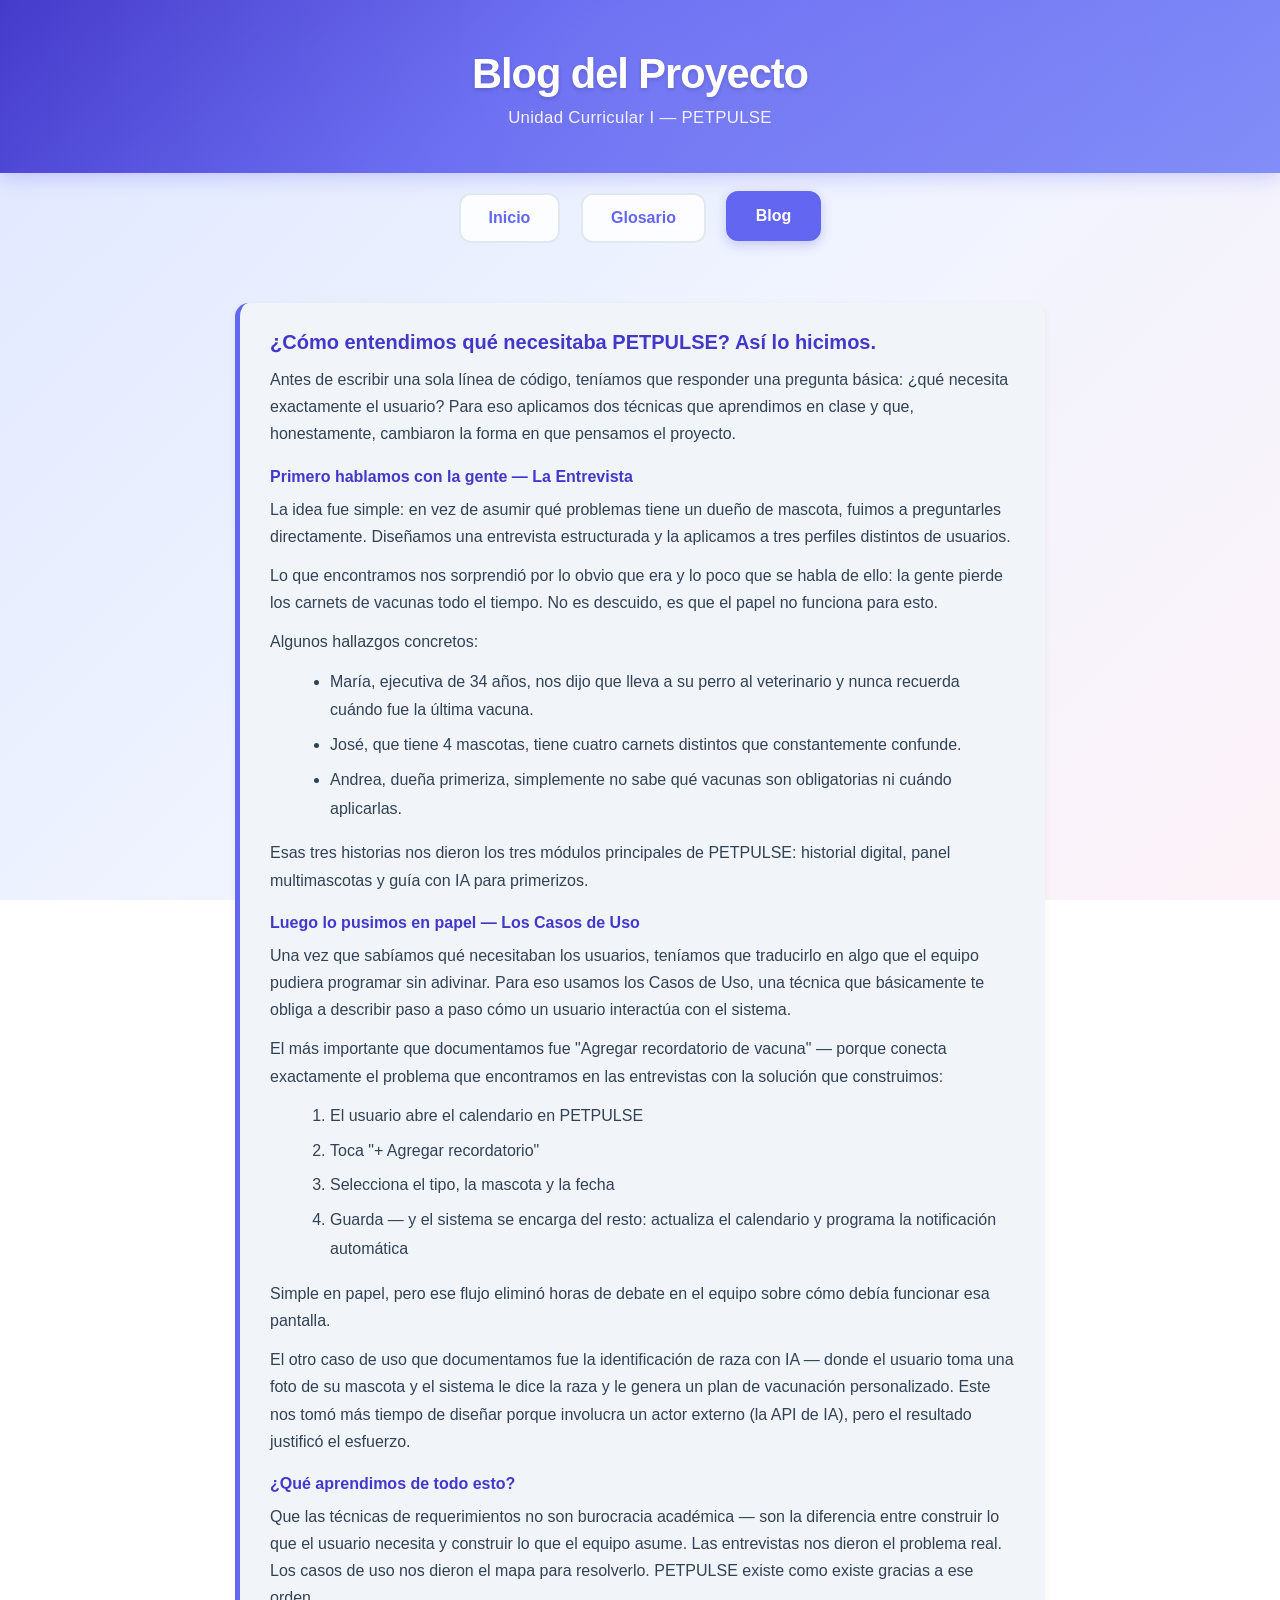
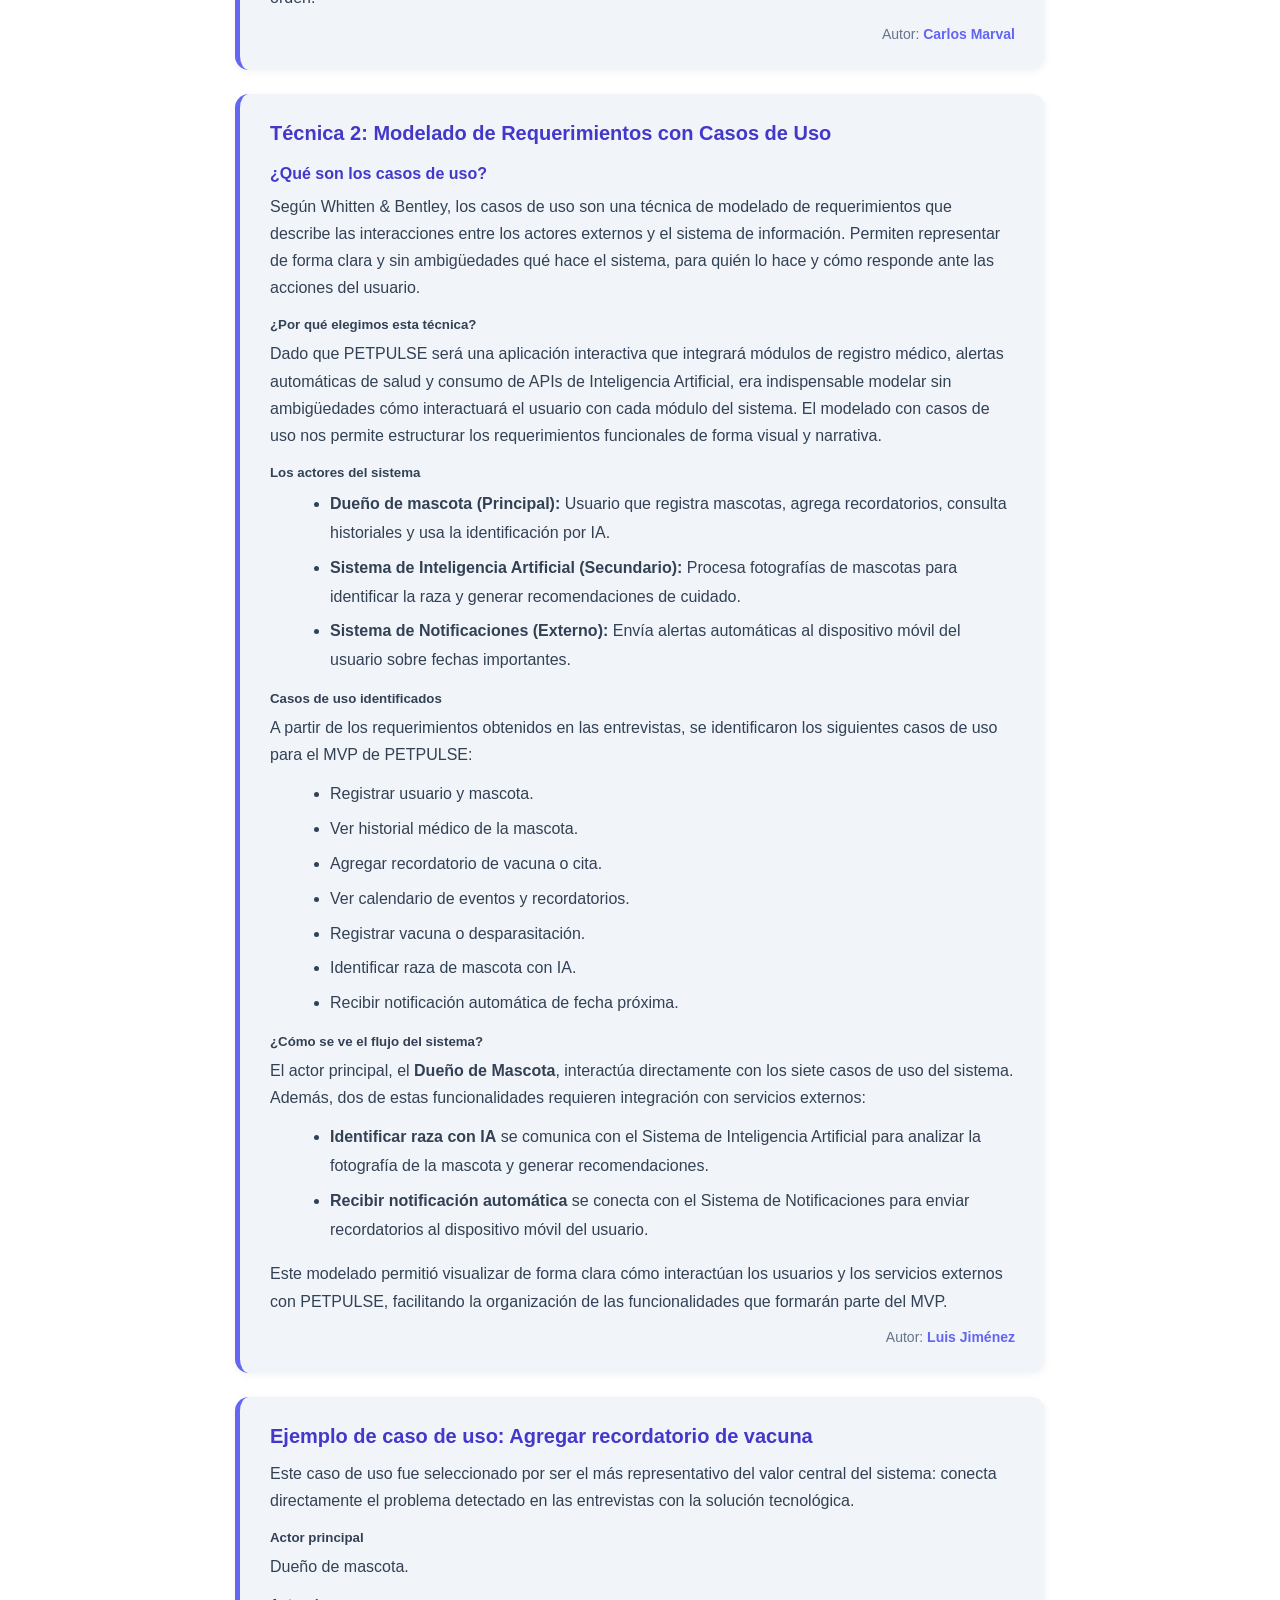
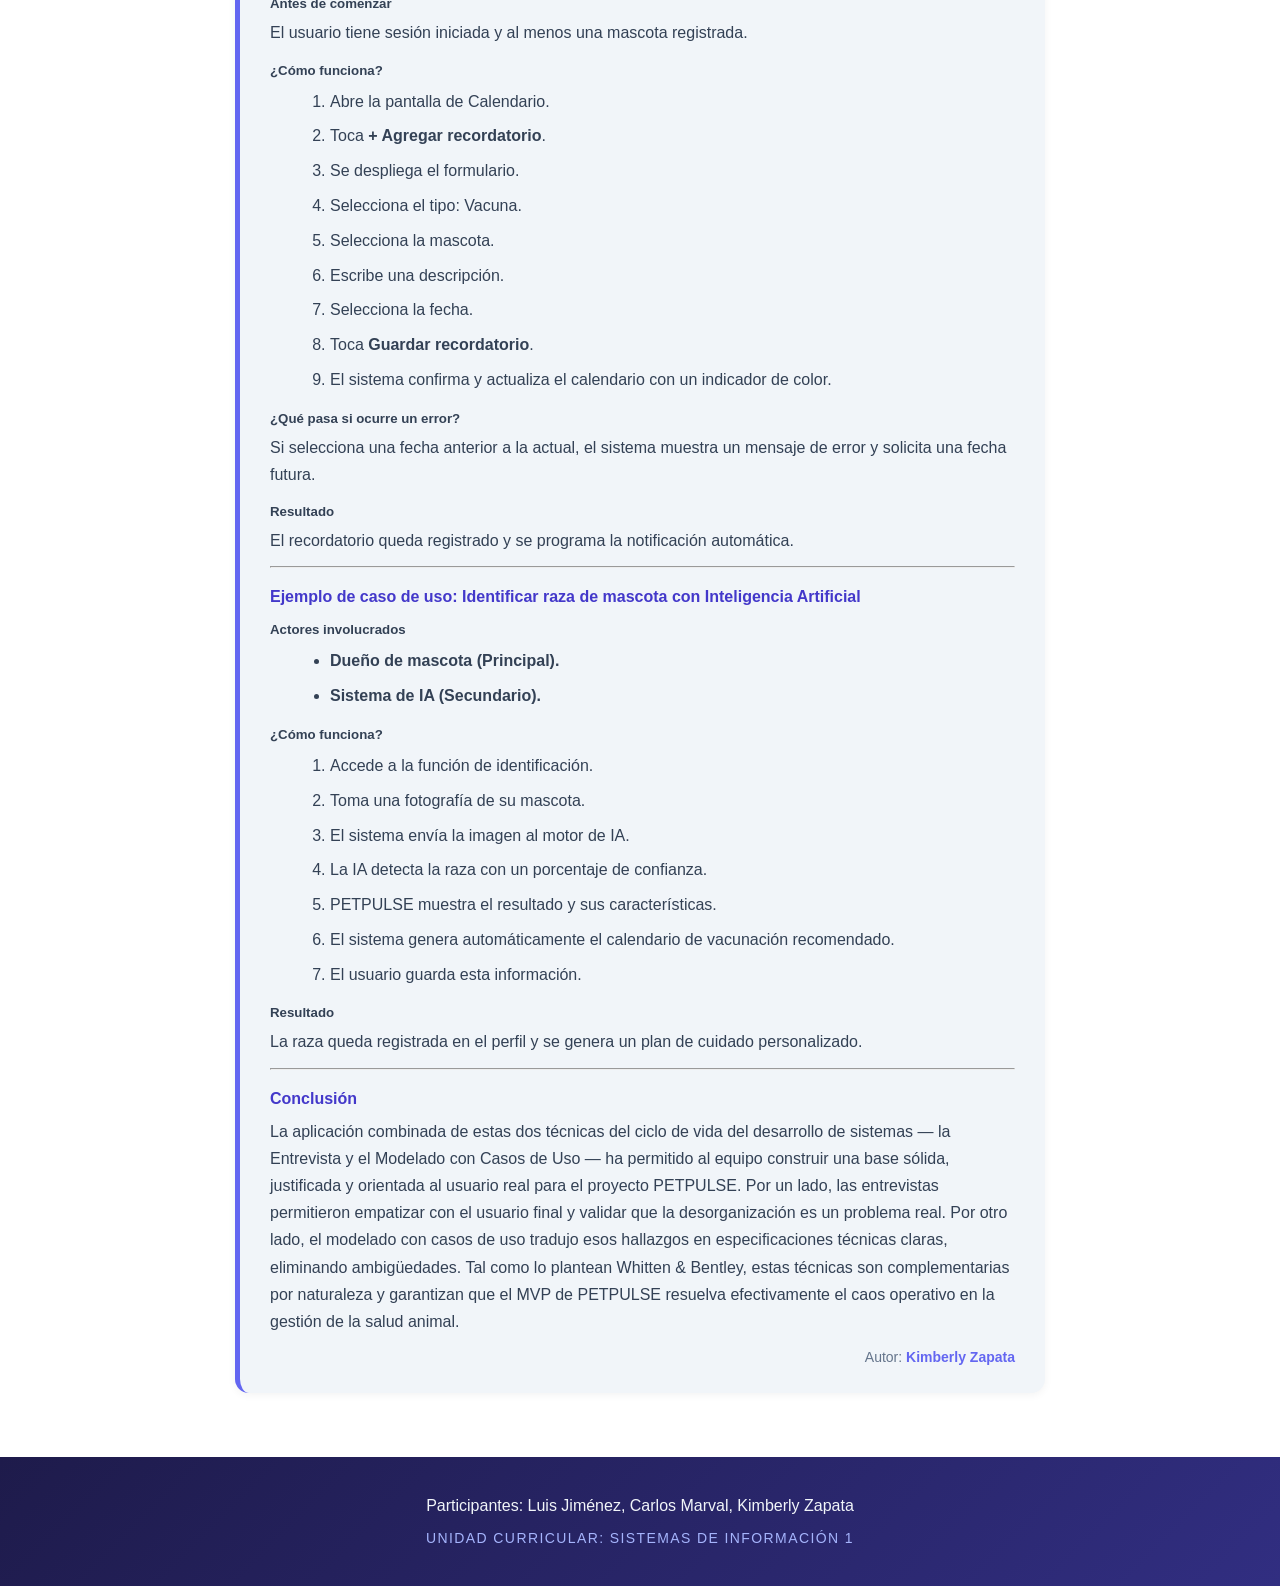
==== blog.html @ 864ec3b9 "Cambio de formato para un mejor manejo" ====
<!DOCTYPE html>
<html lang="es">
<head>
  <meta charset="UTF-8">
  <meta name="viewport" content="width=device-width, initial-scale=1.0">
  <title>Blog - Sistemas de Información</title>
  <style>
    :root {
      --primary-color: #6366f1;
      --primary-light: #818cf8;
      --secondary-color: #4338ca;
      --accent-color: #f59e0b;
      --bg-light: #f0f4ff;
      --bg-gradient: linear-gradient(135deg, #e0e7ff 0%, #f0f4ff 50%, #fdf2f8 100%);
      --text-main: #334155;
      --text-light: #64748b;
      --border-color: #e2e8f0;
      --card-bg: rgba(255,255,255,0.85);
    }

    * { box-sizing: border-box; }

    body {
      font-family: 'Segoe UI', Tahoma, Geneva, Verdana, sans-serif;
      margin: 0;
      padding: 0;
      background: var(--bg-gradient);
      background-attachment: fixed;
      color: var(--text-main);
      display: flex;
      flex-direction: column;
      min-height: 100vh;
    }

    header {
      background: linear-gradient(135deg, #4338ca 0%, #6366f1 40%, #818cf8 100%);
      color: white;
      padding: 50px 20px 45px;
      text-align: center;
      box-shadow: 0 4px 20px rgba(99, 102, 241, 0.3);
      position: relative;
      overflow: hidden;
    }

    header::before {
      content: '';
      position: absolute;
      top: -50%;
      left: -50%;
      width: 200%;
      height: 200%;
      background: radial-gradient(circle, rgba(255,255,255,0.08) 0%, transparent 60%);
      animation: shimmer 8s ease-in-out infinite;
    }

    @keyframes shimmer {
      0%, 100% { transform: translate(0, 0); }
      50% { transform: translate(20px, -20px); }
    }

    header h1 {
      margin: 0 0 10px 0;
      font-size: 2.6rem;
      letter-spacing: -0.025em;
      position: relative;
      z-index: 1;
      text-shadow: 0 2px 4px rgba(0,0,0,0.15);
    }

    header .subtitle {
      margin: 0;
      font-size: 1.05rem;
      opacity: 0.9;
      position: relative;
      z-index: 1;
      font-weight: 300;
      letter-spacing: 0.02em;
    }

    nav {
      max-width: 850px;
      margin: 0 auto;
      padding: 20px;
      display: flex;
      justify-content: center;
      gap: 20px;
      flex-wrap: wrap;
    }

    nav a {
      text-decoration: none;
      background: var(--card-bg);
      backdrop-filter: blur(10px);
      border: 2px solid var(--border-color);
      color: var(--primary-color);
      padding: 14px 28px;
      border-radius: 12px;
      font-weight: 600;
      font-size: 16px;
      transition: all 0.3s;
    }

    nav a:hover, nav a.active {
      background: var(--primary-color);
      color: white;
      border-color: var(--primary-color);
      transform: translateY(-2px);
      box-shadow: 0 4px 12px rgba(99, 102, 241, 0.3);
    }

    .blog-container {
      max-width: 850px;
      margin: 0 auto;
      padding: 40px 20px;
      flex: 1;
      width: 100%;
    }

    .blog-card {
      background: #f1f5f9;
      border-radius: 14px;
      padding: 28px 30px;
      margin-bottom: 24px;
      border-left: 5px solid var(--primary-color);
      box-shadow: 0 2px 8px rgba(0,0,0,0.05);
    }

    .blog-card h3 {
      margin: 0 0 12px 0;
      font-size: 20px;
      color: var(--secondary-color);
    }

    .blog-card h4 {
      margin: 20px 0 10px 0;
      color: var(--secondary-color);
    }

    .blog-card h5 {
      margin: 16px 0 8px 0;
      color: var(--text-main);
    }

    .blog-card p {
      margin: 0 0 12px 0;
      font-size: 16px;
      line-height: 1.7;
      color: var(--text-main);
    }

    .blog-card ul, .blog-card ol {
      margin: 10px 0 16px 20px;
      line-height: 1.8;
    }

    .blog-card li {
      margin-bottom: 6px;
    }

    .blog-card .autor {
      font-size: 14px;
      font-weight: 600;
      color: var(--primary-color);
      text-align: right;
      margin-top: 14px;
    }

    .blog-card .autor span {
      font-weight: 400;
      color: var(--text-light);
    }

    footer {
      background: linear-gradient(135deg, #1e1b4b 0%, #312e81 100%);
      color: #f1f5f9;
      padding: 40px 20px;
      text-align: center;
      width: 100%;
      margin-top: auto;
    }

    .footer-content {
      max-width: 850px;
      margin: 0 auto;
    }

    .footer-participants {
      margin-bottom: 15px;
      font-weight: 500;
      font-size: 16px;
    }

    .footer-unit {
      color: #a5b4fc;
      font-size: 14px;
      text-transform: uppercase;
      letter-spacing: 0.1em;
    }

    @media (max-width: 600px) {
      header { padding: 35px 15px 30px; }
      header h1 { font-size: 1.8rem; }
      .blog-card { padding: 16px; }
    }
  </style>
</head>
<body>

<header>
  <h1>Blog del Proyecto</h1>
  <p class="subtitle">Unidad Curricular I &mdash; PETPULSE</p>
</header>

<nav>
  <a href="index.html">Inicio</a>
  <a href="glosario.html">Glosario</a>
  <a href="blog.html" class="active">Blog</a>
</nav>

<div class="blog-container">

  <div class="blog-card">
    <h3>¿Cómo entendimos qué necesitaba PETPULSE? Así lo hicimos.</h3>
    <p>Antes de escribir una sola línea de código, teníamos que responder una pregunta básica: ¿qué necesita exactamente el usuario? Para eso aplicamos dos técnicas que aprendimos en clase y que, honestamente, cambiaron la forma en que pensamos el proyecto.</p>
    <h4>Primero hablamos con la gente — La Entrevista</h4>
    <p>La idea fue simple: en vez de asumir qué problemas tiene un dueño de mascota, fuimos a preguntarles directamente. Diseñamos una entrevista estructurada y la aplicamos a tres perfiles distintos de usuarios.</p>
    <p>Lo que encontramos nos sorprendió por lo obvio que era y lo poco que se habla de ello: la gente pierde los carnets de vacunas todo el tiempo. No es descuido, es que el papel no funciona para esto.</p>
    <p>Algunos hallazgos concretos:</p>
    <ul>
      <li>María, ejecutiva de 34 años, nos dijo que lleva a su perro al veterinario y nunca recuerda cuándo fue la última vacuna.</li>
      <li>José, que tiene 4 mascotas, tiene cuatro carnets distintos que constantemente confunde.</li>
      <li>Andrea, dueña primeriza, simplemente no sabe qué vacunas son obligatorias ni cuándo aplicarlas.</li>
    </ul>
    <p>Esas tres historias nos dieron los tres módulos principales de PETPULSE: historial digital, panel multimascotas y guía con IA para primerizos.</p>
    <h4>Luego lo pusimos en papel — Los Casos de Uso</h4>
    <p>Una vez que sabíamos qué necesitaban los usuarios, teníamos que traducirlo en algo que el equipo pudiera programar sin adivinar. Para eso usamos los Casos de Uso, una técnica que básicamente te obliga a describir paso a paso cómo un usuario interactúa con el sistema.</p>
    <p>El más importante que documentamos fue "Agregar recordatorio de vacuna" — porque conecta exactamente el problema que encontramos en las entrevistas con la solución que construimos:</p>
    <ol>
      <li>El usuario abre el calendario en PETPULSE</li>
      <li>Toca "+ Agregar recordatorio"</li>
      <li>Selecciona el tipo, la mascota y la fecha</li>
      <li>Guarda — y el sistema se encarga del resto: actualiza el calendario y programa la notificación automática</li>
    </ol>
    <p>Simple en papel, pero ese flujo eliminó horas de debate en el equipo sobre cómo debía funcionar esa pantalla.</p>
    <p>El otro caso de uso que documentamos fue la identificación de raza con IA — donde el usuario toma una foto de su mascota y el sistema le dice la raza y le genera un plan de vacunación personalizado. Este nos tomó más tiempo de diseñar porque involucra un actor externo (la API de IA), pero el resultado justificó el esfuerzo.</p>
    <h4>¿Qué aprendimos de todo esto?</h4>
    <p>Que las técnicas de requerimientos no son burocracia académica — son la diferencia entre construir lo que el usuario necesita y construir lo que el equipo asume. Las entrevistas nos dieron el problema real. Los casos de uso nos dieron el mapa para resolverlo. PETPULSE existe como existe gracias a ese orden.</p>
    <div class="autor"><span>Autor:</span> Carlos Marval</div>
  </div>

  <div class="blog-card">
    <h3>Técnica 2: Modelado de Requerimientos con Casos de Uso</h3>
    <h4>¿Qué son los casos de uso?</h4>
    <p>Según Whitten &amp; Bentley, los casos de uso son una técnica de modelado de requerimientos que describe las interacciones entre los actores externos y el sistema de información. Permiten representar de forma clara y sin ambigüedades qué hace el sistema, para quién lo hace y cómo responde ante las acciones del usuario.</p>
    <h5>¿Por qué elegimos esta técnica?</h5>
    <p>Dado que PETPULSE será una aplicación interactiva que integrará módulos de registro médico, alertas automáticas de salud y consumo de APIs de Inteligencia Artificial, era indispensable modelar sin ambigüedades cómo interactuará el usuario con cada módulo del sistema. El modelado con casos de uso nos permite estructurar los requerimientos funcionales de forma visual y narrativa.</p>
    <h5>Los actores del sistema</h5>
    <ul>
      <li><strong>Dueño de mascota (Principal):</strong> Usuario que registra mascotas, agrega recordatorios, consulta historiales y usa la identificación por IA.</li>
      <li><strong>Sistema de Inteligencia Artificial (Secundario):</strong> Procesa fotografías de mascotas para identificar la raza y generar recomendaciones de cuidado.</li>
      <li><strong>Sistema de Notificaciones (Externo):</strong> Envía alertas automáticas al dispositivo móvil del usuario sobre fechas importantes.</li>
    </ul>
    <h5>Casos de uso identificados</h5>
    <p>A partir de los requerimientos obtenidos en las entrevistas, se identificaron los siguientes casos de uso para el MVP de PETPULSE:</p>
    <ul>
      <li>Registrar usuario y mascota.</li>
      <li>Ver historial médico de la mascota.</li>
      <li>Agregar recordatorio de vacuna o cita.</li>
      <li>Ver calendario de eventos y recordatorios.</li>
      <li>Registrar vacuna o desparasitación.</li>
      <li>Identificar raza de mascota con IA.</li>
      <li>Recibir notificación automática de fecha próxima.</li>
    </ul>
    <h5>¿Cómo se ve el flujo del sistema?</h5>
    <p>El actor principal, el <strong>Dueño de Mascota</strong>, interactúa directamente con los siete casos de uso del sistema. Además, dos de estas funcionalidades requieren integración con servicios externos:</p>
    <ul>
      <li><strong>Identificar raza con IA</strong> se comunica con el Sistema de Inteligencia Artificial para analizar la fotografía de la mascota y generar recomendaciones.</li>
      <li><strong>Recibir notificación automática</strong> se conecta con el Sistema de Notificaciones para enviar recordatorios al dispositivo móvil del usuario.</li>
    </ul>
    <p>Este modelado permitió visualizar de forma clara cómo interactúan los usuarios y los servicios externos con PETPULSE, facilitando la organización de las funcionalidades que formarán parte del MVP.</p>
    <div class="autor"><span>Autor:</span> Luis Jiménez</div>
  </div>

  <div class="blog-card">
    <h3>Ejemplo de caso de uso: Agregar recordatorio de vacuna</h3>
    <p>Este caso de uso fue seleccionado por ser el más representativo del valor central del sistema: conecta directamente el problema detectado en las entrevistas con la solución tecnológica.</p>
    <h5>Actor principal</h5>
    <p>Dueño de mascota.</p>
    <h5>Antes de comenzar</h5>
    <p>El usuario tiene sesión iniciada y al menos una mascota registrada.</p>
    <h5>¿Cómo funciona?</h5>
    <ol>
      <li>Abre la pantalla de Calendario.</li>
      <li>Toca <strong>+ Agregar recordatorio</strong>.</li>
      <li>Se despliega el formulario.</li>
      <li>Selecciona el tipo: Vacuna.</li>
      <li>Selecciona la mascota.</li>
      <li>Escribe una descripción.</li>
      <li>Selecciona la fecha.</li>
      <li>Toca <strong>Guardar recordatorio</strong>.</li>
      <li>El sistema confirma y actualiza el calendario con un indicador de color.</li>
    </ol>
    <h5>¿Qué pasa si ocurre un error?</h5>
    <p>Si selecciona una fecha anterior a la actual, el sistema muestra un mensaje de error y solicita una fecha futura.</p>
    <h5>Resultado</h5>
    <p>El recordatorio queda registrado y se programa la notificación automática.</p>
    <hr>
    <h4>Ejemplo de caso de uso: Identificar raza de mascota con Inteligencia Artificial</h4>
    <h5>Actores involucrados</h5>
    <ul>
      <li><strong>Dueño de mascota (Principal).</strong></li>
      <li><strong>Sistema de IA (Secundario).</strong></li>
    </ul>
    <h5>¿Cómo funciona?</h5>
    <ol>
      <li>Accede a la función de identificación.</li>
      <li>Toma una fotografía de su mascota.</li>
      <li>El sistema envía la imagen al motor de IA.</li>
      <li>La IA detecta la raza con un porcentaje de confianza.</li>
      <li>PETPULSE muestra el resultado y sus características.</li>
      <li>El sistema genera automáticamente el calendario de vacunación recomendado.</li>
      <li>El usuario guarda esta información.</li>
    </ol>
    <h5>Resultado</h5>
    <p>La raza queda registrada en el perfil y se genera un plan de cuidado personalizado.</p>
    <hr>
    <h4>Conclusión</h4>
    <p>La aplicación combinada de estas dos técnicas del ciclo de vida del desarrollo de sistemas — la Entrevista y el Modelado con Casos de Uso — ha permitido al equipo construir una base sólida, justificada y orientada al usuario real para el proyecto PETPULSE. Por un lado, las entrevistas permitieron empatizar con el usuario final y validar que la desorganización es un problema real. Por otro lado, el modelado con casos de uso tradujo esos hallazgos en especificaciones técnicas claras, eliminando ambigüedades. Tal como lo plantean Whitten &amp; Bentley, estas técnicas son complementarias por naturaleza y garantizan que el MVP de PETPULSE resuelva efectivamente el caos operativo en la gestión de la salud animal.</p>
    <div class="autor"><span>Autor:</span> Kimberly Zapata</div>
  </div>

</div>

<footer>
  <div class="footer-content">
    <div class="footer-participants">
      Participantes: Luis Jiménez, Carlos Marval, Kimberly Zapata
    </div>
    <div class="footer-unit">
      Unidad Curricular: Sistemas de Información 1
    </div>
  </div>
</footer>

</body>
</html>
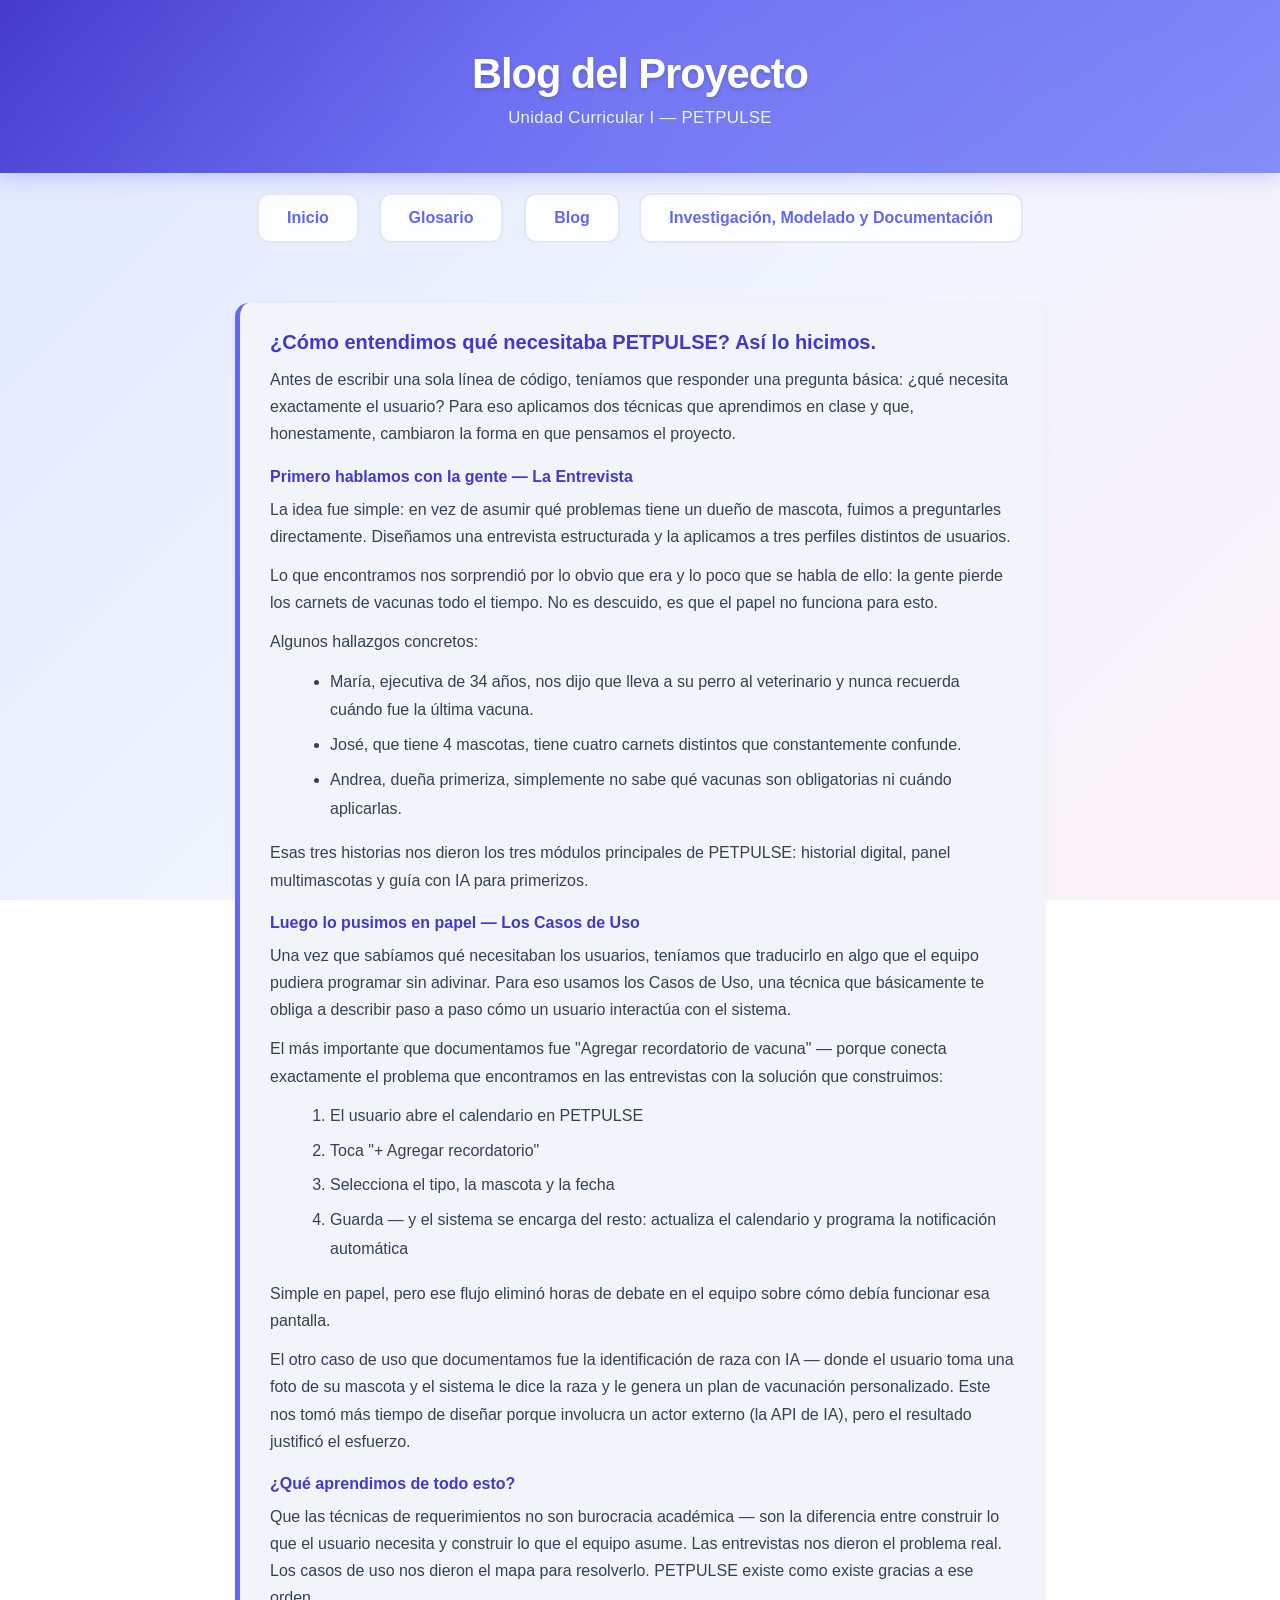
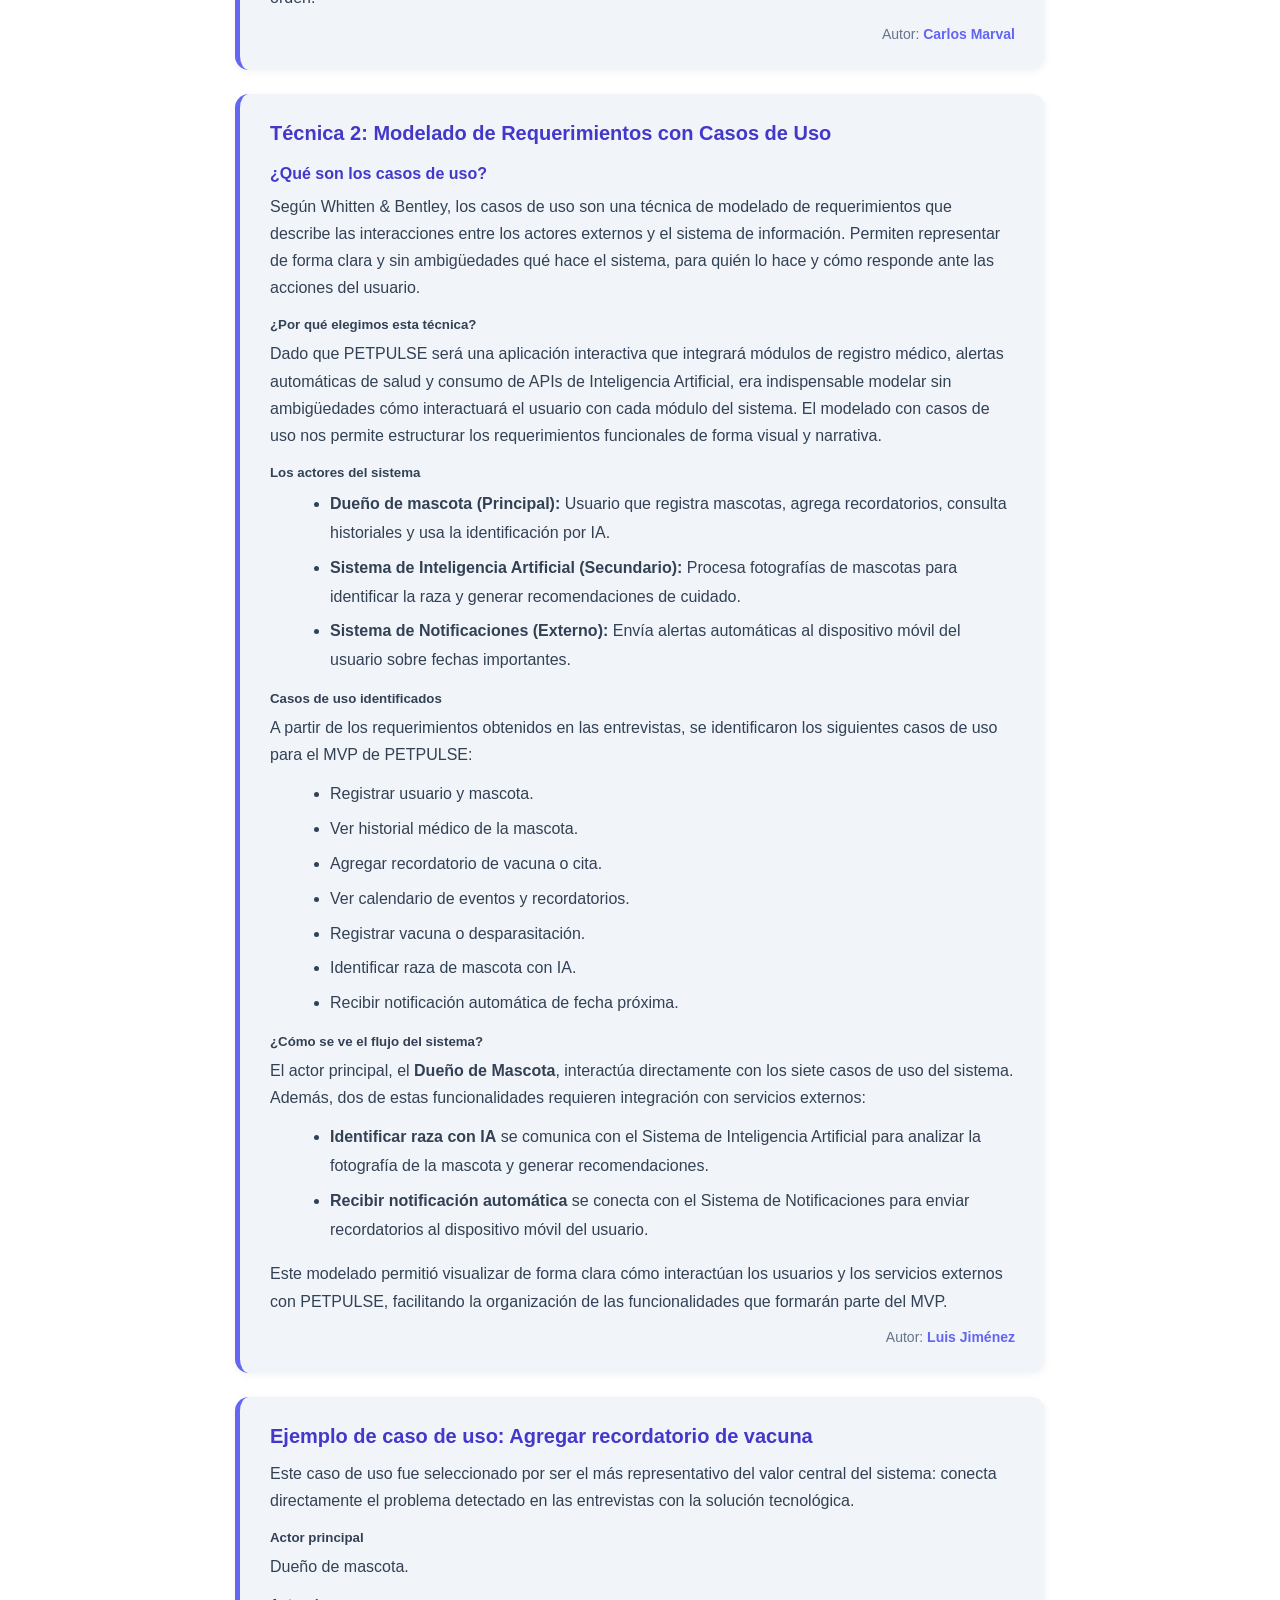
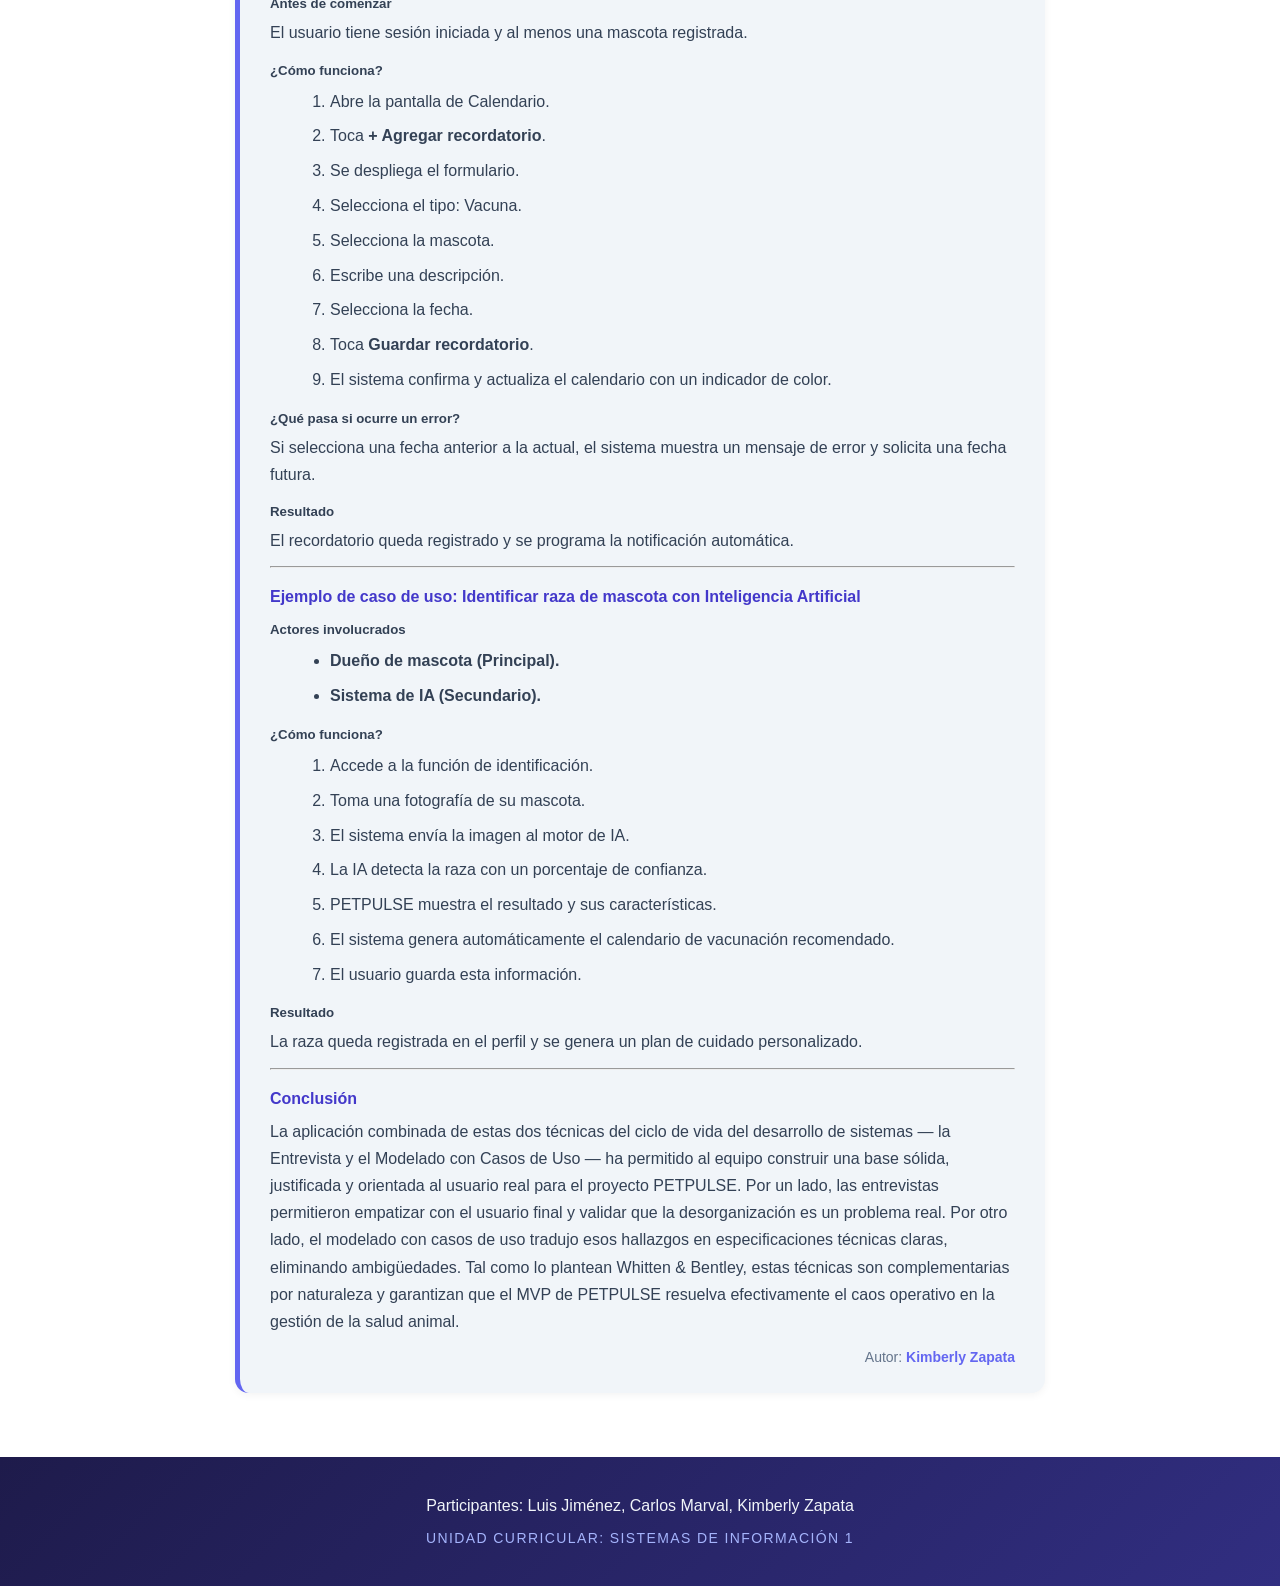
==== commit a0773f8d: "Update blog navigation links" ====
--- a/blog.html
+++ b/blog.html
@@ -214,7 +214,9 @@
 <nav>
   <a href="index.html">Inicio</a>
   <a href="glosario.html">Glosario</a>
-  <a href="blog.html" class="active">Blog</a>
+  <a href="blog.html">Blog</a>
+
+  <a href="investigacion.html">Investigación, Modelado y Documentación</a>
 </nav>
 
 <div class="blog-container">
@@ -343,4 +345,4 @@
 </footer>
 
 </body>
-</html>+</html>
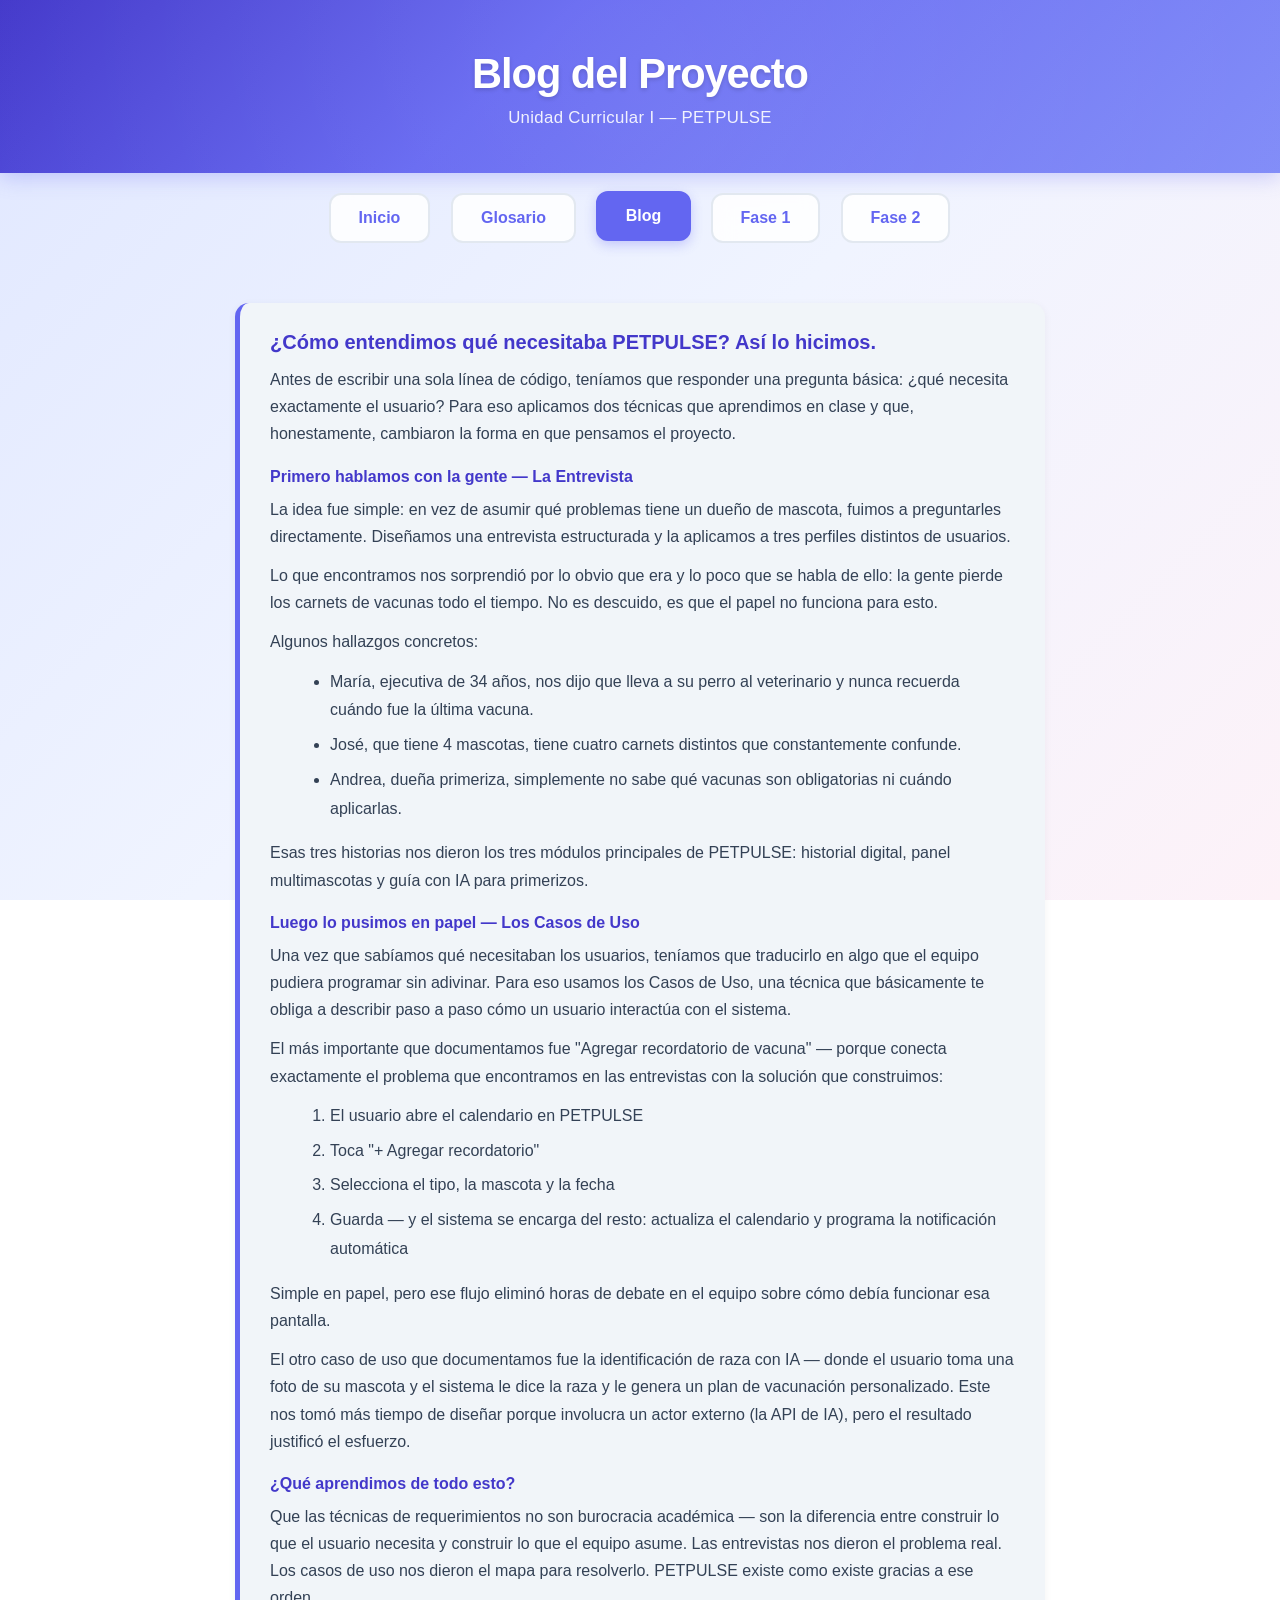
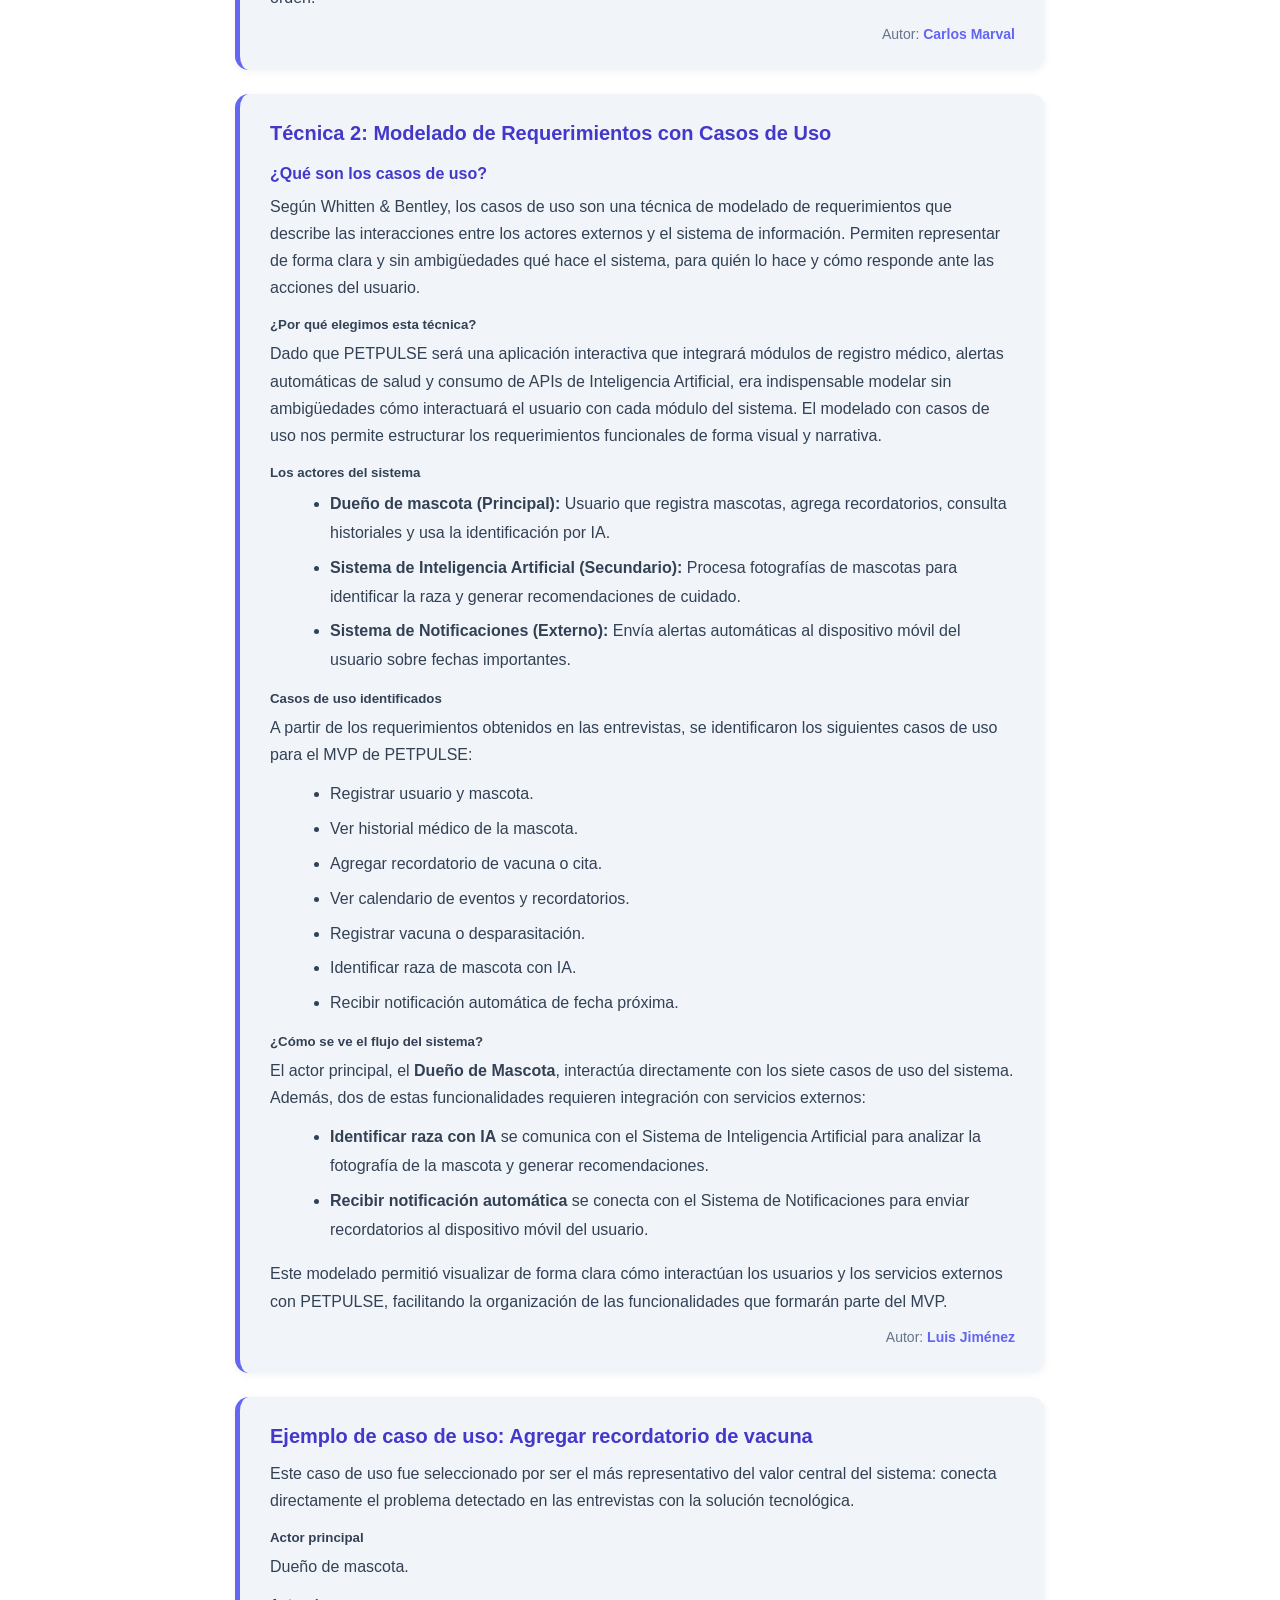
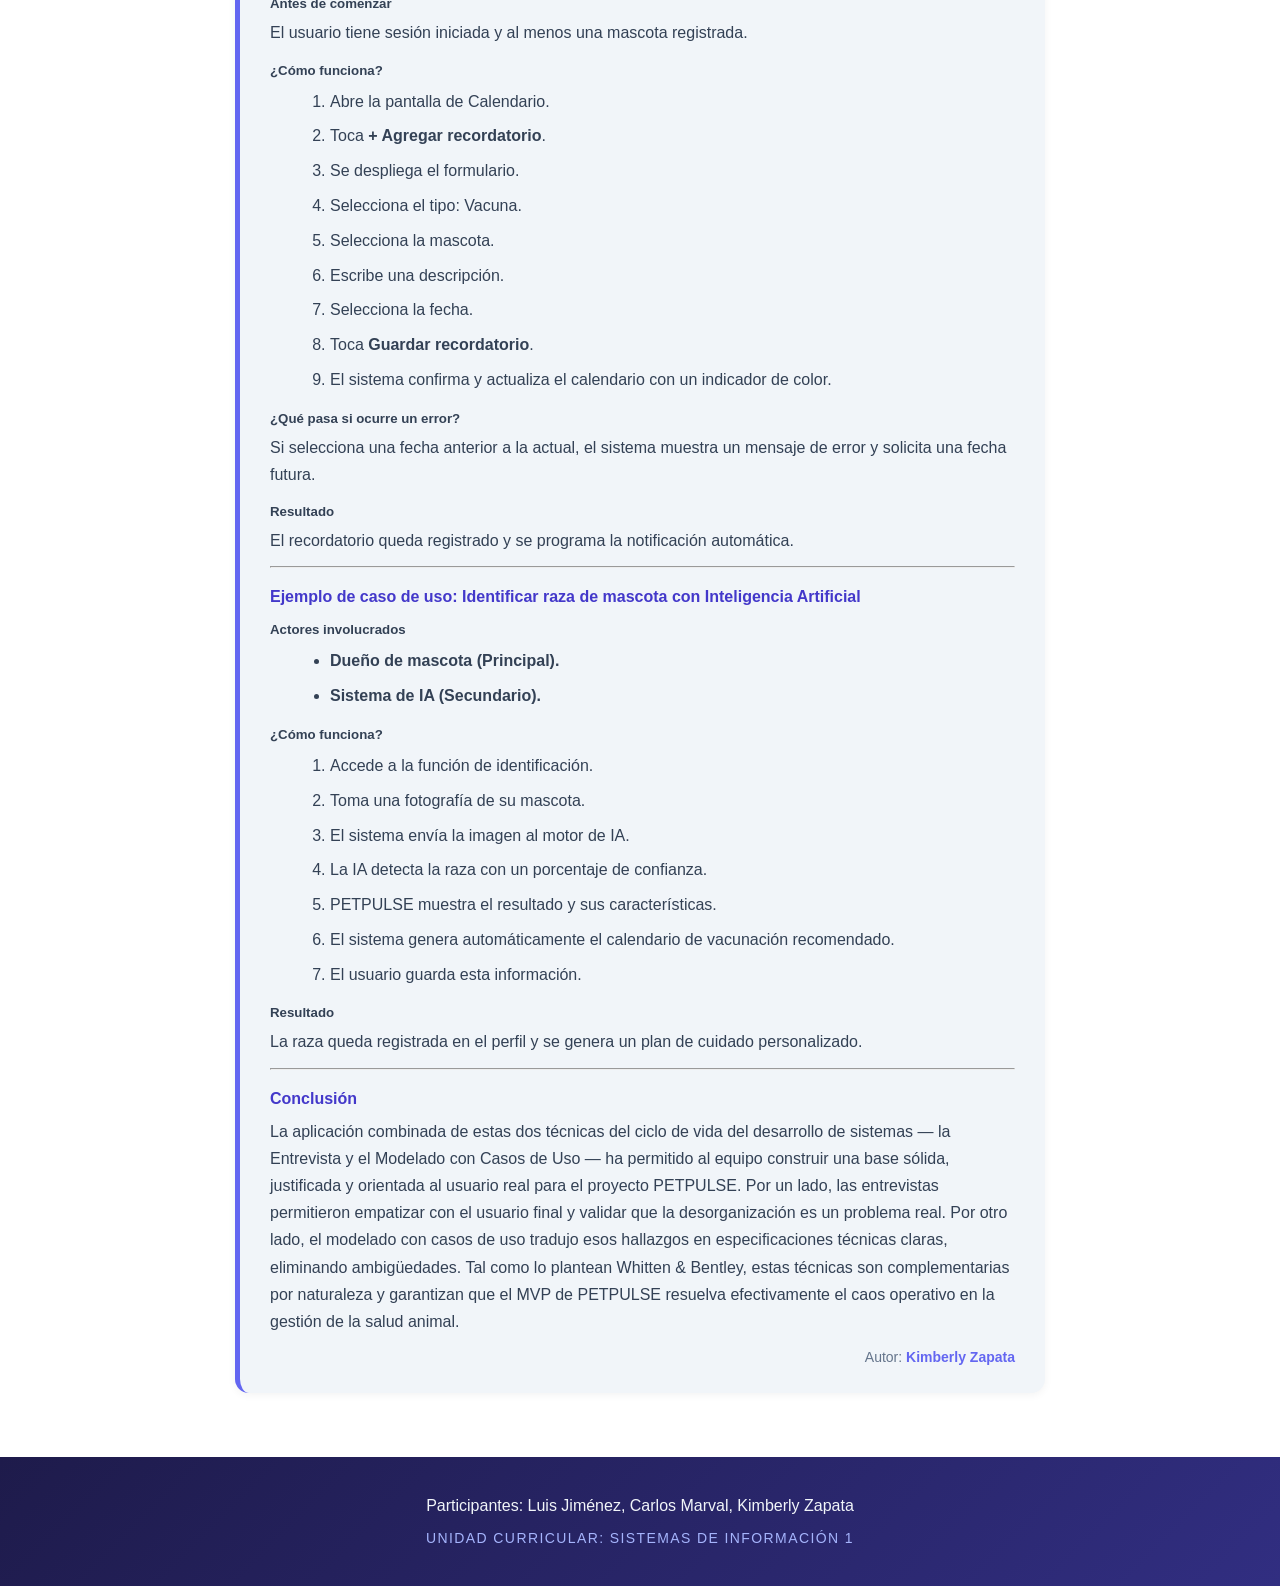
==== commit 255f6eea: "Feature: Fase 1 y Fase 2 de Investigacion, modelado y documentacion" ====
--- a/blog.html
+++ b/blog.html
@@ -214,9 +214,9 @@
 <nav>
   <a href="index.html">Inicio</a>
   <a href="glosario.html">Glosario</a>
-  <a href="blog.html">Blog</a>
-
-  <a href="investigacion.html">Investigación, Modelado y Documentación</a>
+  <a href="blog.html" class="active">Blog</a>
+  <a href="fase1.html">Fase 1</a>
+  <a href="fase2.html">Fase 2</a>
 </nav>
 
 <div class="blog-container">
@@ -345,4 +345,4 @@
 </footer>
 
 </body>
-</html>
+</html>
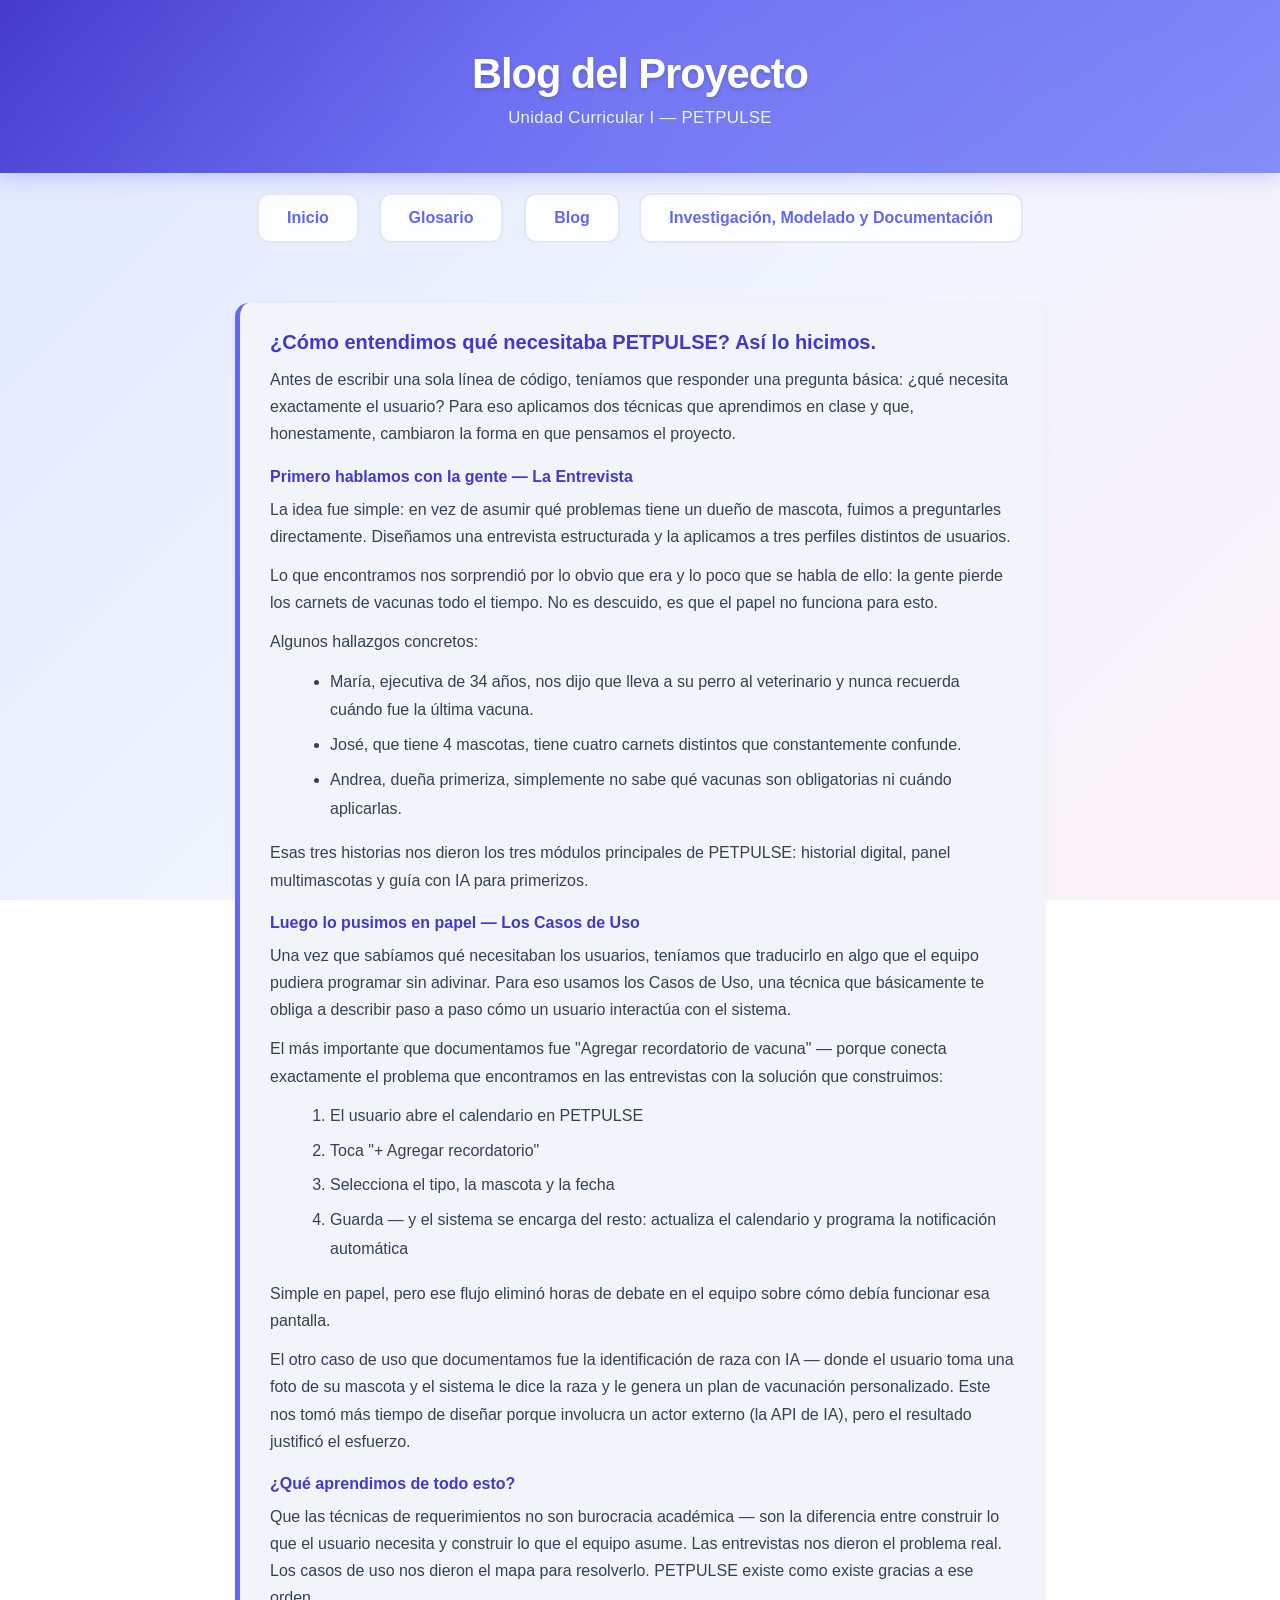
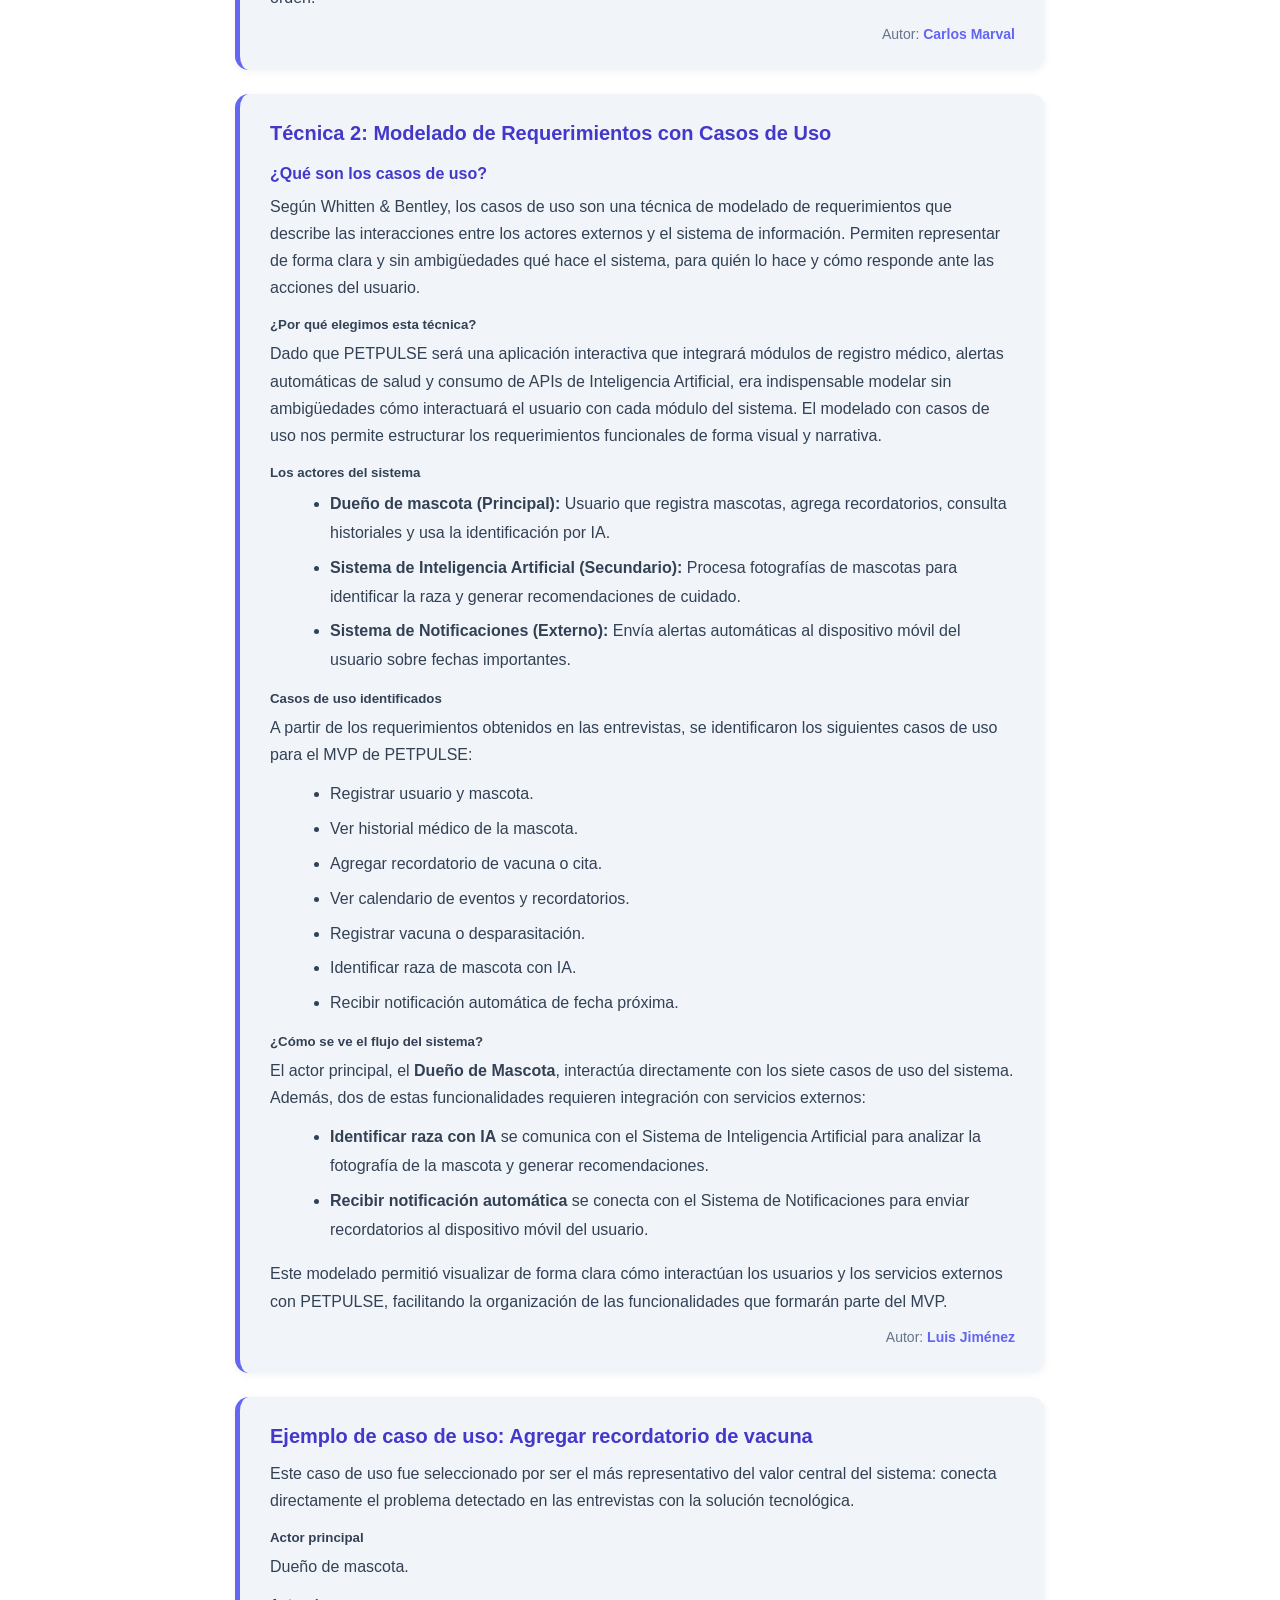
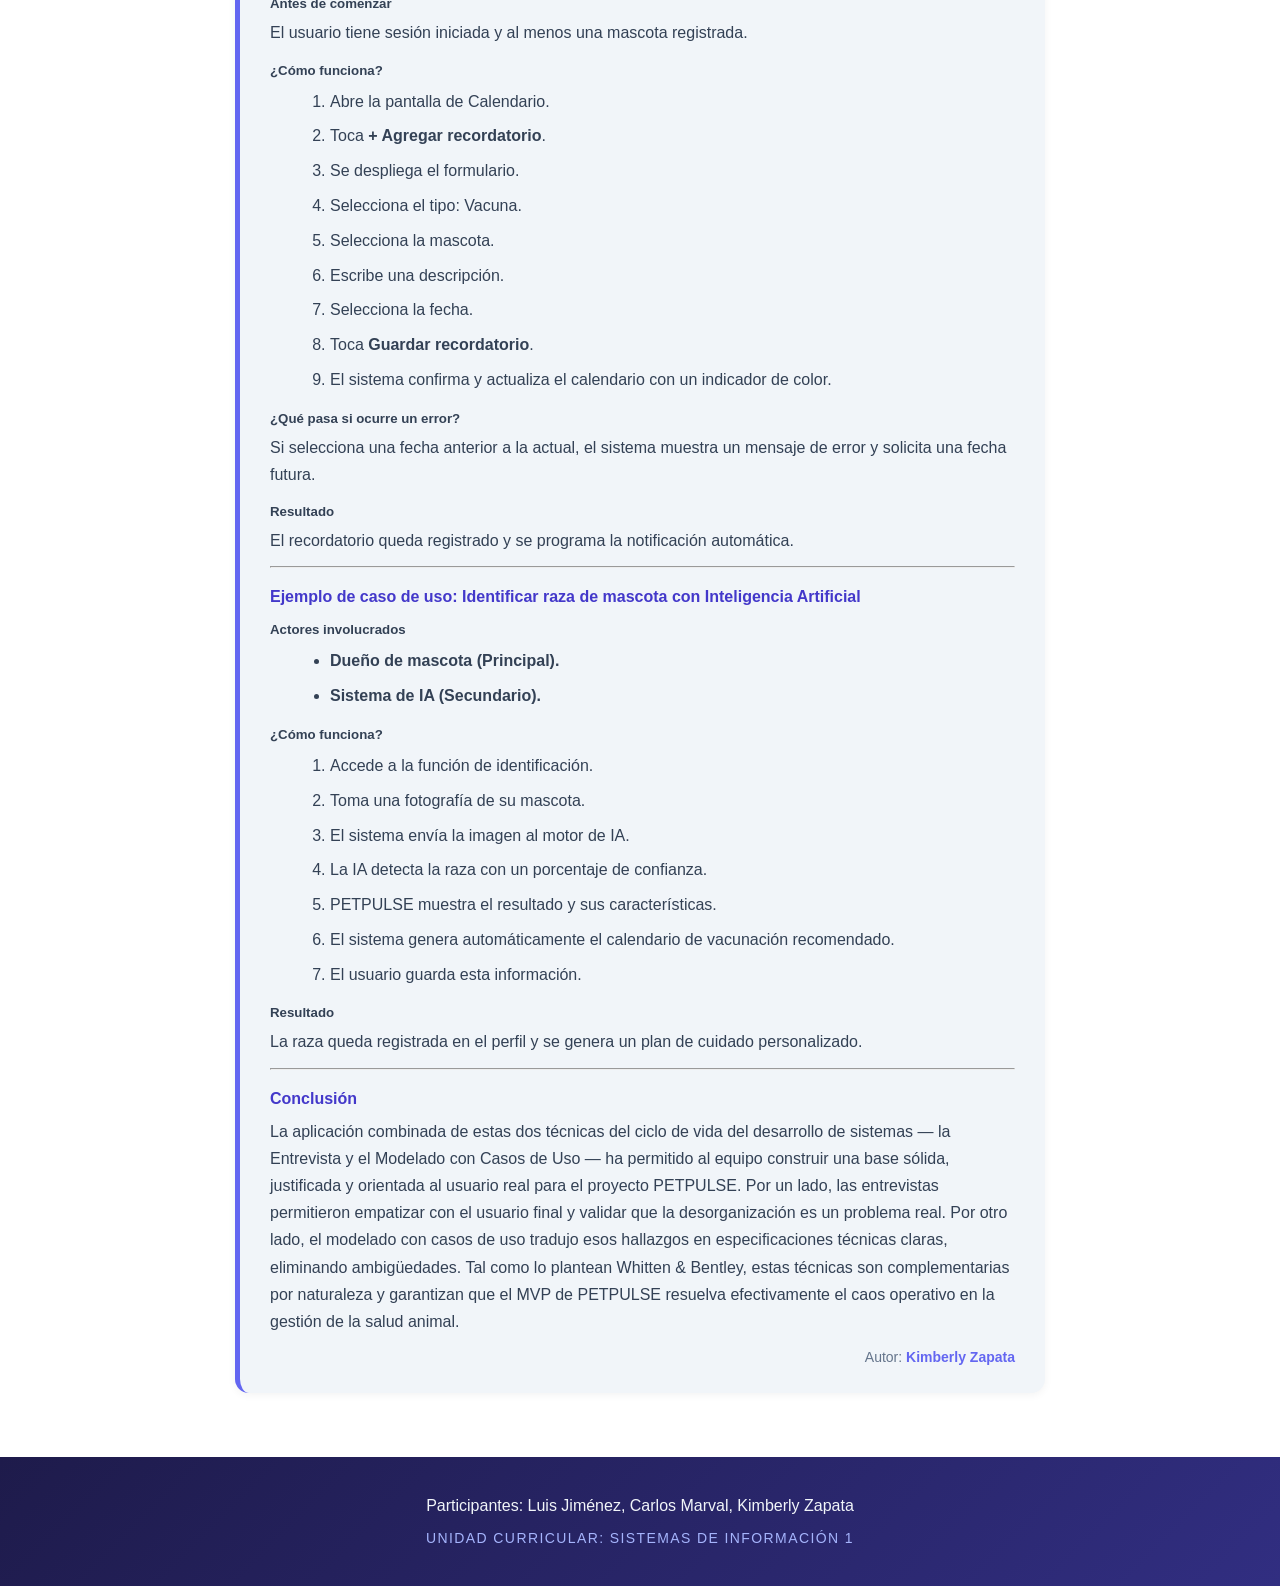
==== commit a53aa5f6: "Merge main: integración de Fase 1 y Fase 2 en investigacion.html" ====
--- a/blog.html
+++ b/blog.html
@@ -214,9 +214,9 @@
 <nav>
   <a href="index.html">Inicio</a>
   <a href="glosario.html">Glosario</a>
-  <a href="blog.html" class="active">Blog</a>
-  <a href="fase1.html">Fase 1</a>
-  <a href="fase2.html">Fase 2</a>
+  <a href="blog.html">Blog</a>
+
+  <a href="investigacion.html">Investigación, Modelado y Documentación</a>
 </nav>
 
 <div class="blog-container">
@@ -345,4 +345,4 @@
 </footer>
 
 </body>
-</html>+</html>
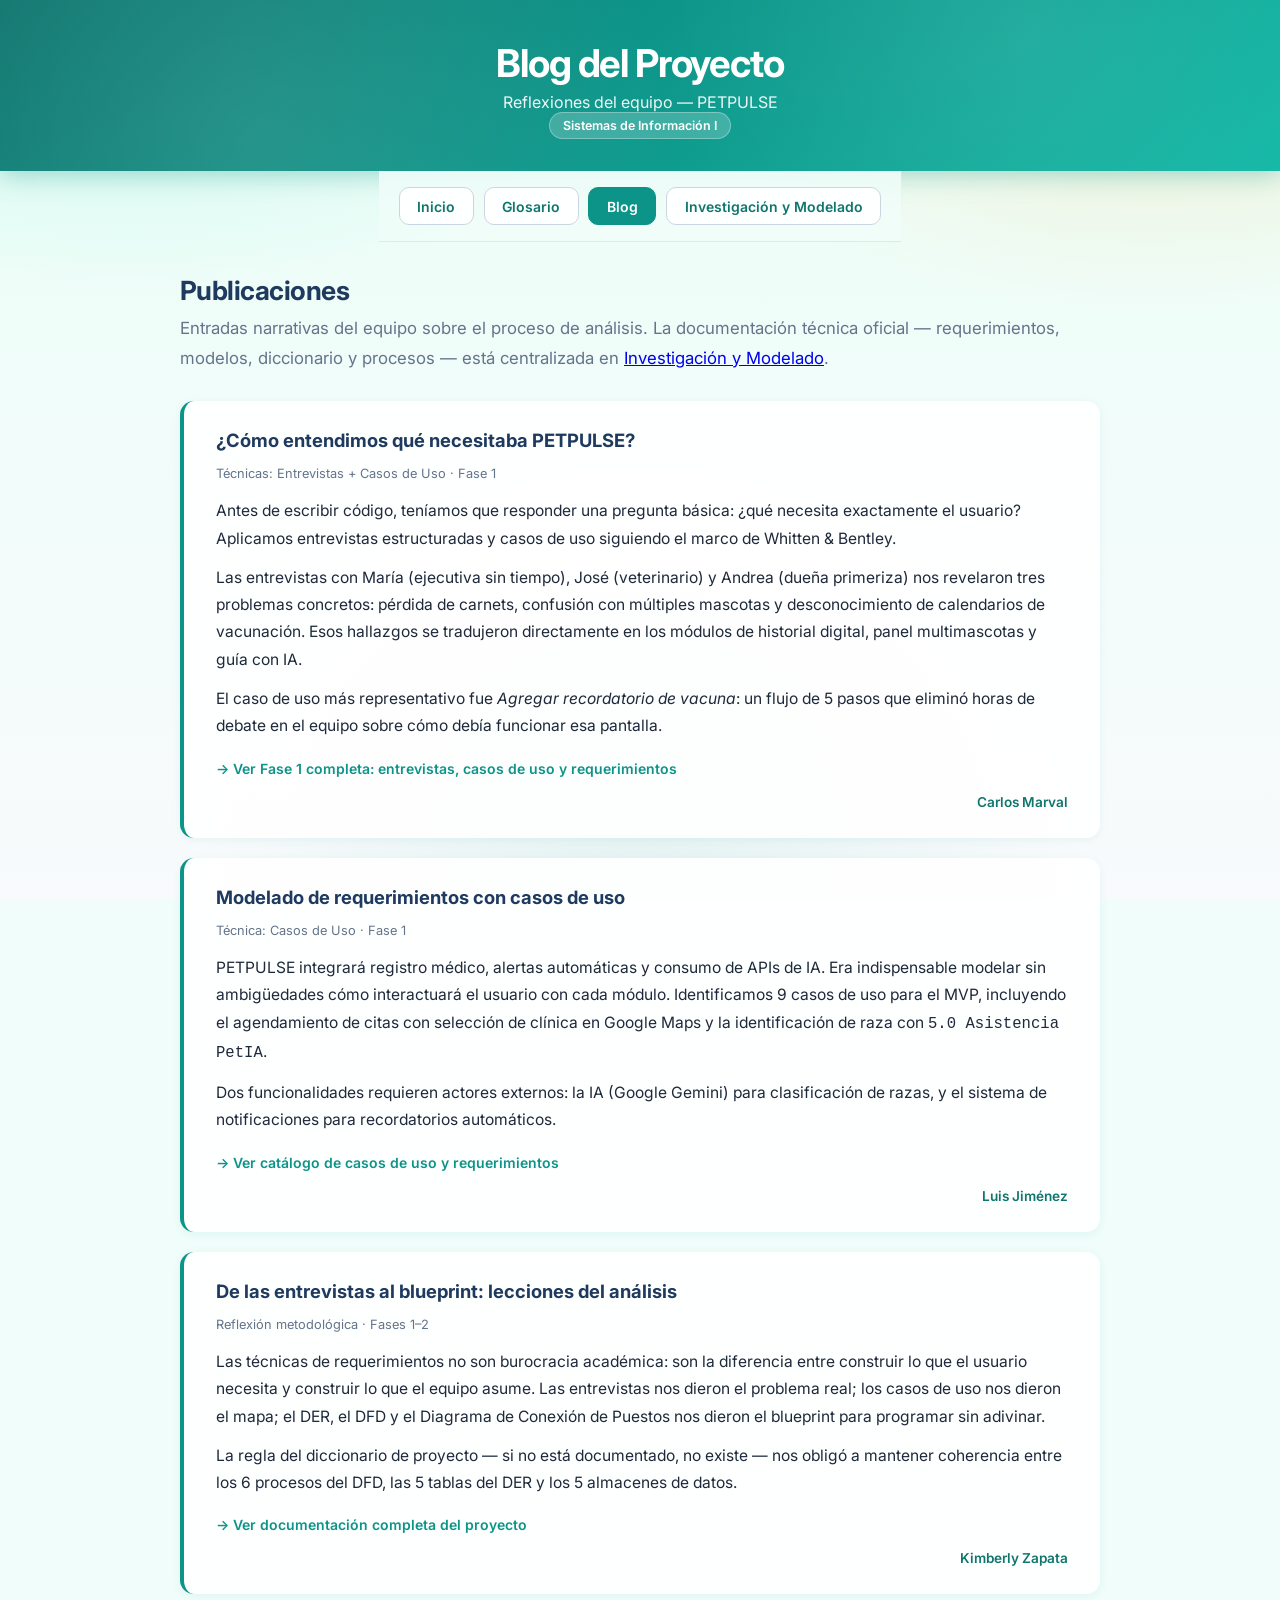
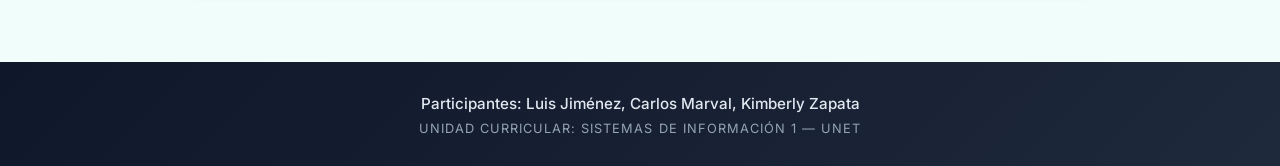
==== commit fca2b53a: "arreglo de formato y css" ====
--- a/blog.html
+++ b/blog.html
@@ -3,343 +3,105 @@
 <head>
   <meta charset="UTF-8">
   <meta name="viewport" content="width=device-width, initial-scale=1.0">
-  <title>Blog - Sistemas de Información</title>
-  <style>
-    :root {
-      --primary-color: #6366f1;
-      --primary-light: #818cf8;
-      --secondary-color: #4338ca;
-      --accent-color: #f59e0b;
-      --bg-light: #f0f4ff;
-      --bg-gradient: linear-gradient(135deg, #e0e7ff 0%, #f0f4ff 50%, #fdf2f8 100%);
-      --text-main: #334155;
-      --text-light: #64748b;
-      --border-color: #e2e8f0;
-      --card-bg: rgba(255,255,255,0.85);
-    }
-
-    * { box-sizing: border-box; }
-
-    body {
-      font-family: 'Segoe UI', Tahoma, Geneva, Verdana, sans-serif;
-      margin: 0;
-      padding: 0;
-      background: var(--bg-gradient);
-      background-attachment: fixed;
-      color: var(--text-main);
-      display: flex;
-      flex-direction: column;
-      min-height: 100vh;
-    }
-
-    header {
-      background: linear-gradient(135deg, #4338ca 0%, #6366f1 40%, #818cf8 100%);
-      color: white;
-      padding: 50px 20px 45px;
-      text-align: center;
-      box-shadow: 0 4px 20px rgba(99, 102, 241, 0.3);
-      position: relative;
-      overflow: hidden;
-    }
-
-    header::before {
-      content: '';
-      position: absolute;
-      top: -50%;
-      left: -50%;
-      width: 200%;
-      height: 200%;
-      background: radial-gradient(circle, rgba(255,255,255,0.08) 0%, transparent 60%);
-      animation: shimmer 8s ease-in-out infinite;
-    }
-
-    @keyframes shimmer {
-      0%, 100% { transform: translate(0, 0); }
-      50% { transform: translate(20px, -20px); }
-    }
-
-    header h1 {
-      margin: 0 0 10px 0;
-      font-size: 2.6rem;
-      letter-spacing: -0.025em;
-      position: relative;
-      z-index: 1;
-      text-shadow: 0 2px 4px rgba(0,0,0,0.15);
-    }
-
-    header .subtitle {
-      margin: 0;
-      font-size: 1.05rem;
-      opacity: 0.9;
-      position: relative;
-      z-index: 1;
-      font-weight: 300;
-      letter-spacing: 0.02em;
-    }
-
-    nav {
-      max-width: 850px;
-      margin: 0 auto;
-      padding: 20px;
-      display: flex;
-      justify-content: center;
-      gap: 20px;
-      flex-wrap: wrap;
-    }
-
-    nav a {
-      text-decoration: none;
-      background: var(--card-bg);
-      backdrop-filter: blur(10px);
-      border: 2px solid var(--border-color);
-      color: var(--primary-color);
-      padding: 14px 28px;
-      border-radius: 12px;
-      font-weight: 600;
-      font-size: 16px;
-      transition: all 0.3s;
-    }
-
-    nav a:hover, nav a.active {
-      background: var(--primary-color);
-      color: white;
-      border-color: var(--primary-color);
-      transform: translateY(-2px);
-      box-shadow: 0 4px 12px rgba(99, 102, 241, 0.3);
-    }
-
-    .blog-container {
-      max-width: 850px;
-      margin: 0 auto;
-      padding: 40px 20px;
-      flex: 1;
-      width: 100%;
-    }
-
-    .blog-card {
-      background: #f1f5f9;
-      border-radius: 14px;
-      padding: 28px 30px;
-      margin-bottom: 24px;
-      border-left: 5px solid var(--primary-color);
-      box-shadow: 0 2px 8px rgba(0,0,0,0.05);
-    }
-
-    .blog-card h3 {
-      margin: 0 0 12px 0;
-      font-size: 20px;
-      color: var(--secondary-color);
-    }
-
-    .blog-card h4 {
-      margin: 20px 0 10px 0;
-      color: var(--secondary-color);
-    }
-
-    .blog-card h5 {
-      margin: 16px 0 8px 0;
-      color: var(--text-main);
-    }
-
-    .blog-card p {
-      margin: 0 0 12px 0;
-      font-size: 16px;
-      line-height: 1.7;
-      color: var(--text-main);
-    }
-
-    .blog-card ul, .blog-card ol {
-      margin: 10px 0 16px 20px;
-      line-height: 1.8;
-    }
-
-    .blog-card li {
-      margin-bottom: 6px;
-    }
-
-    .blog-card .autor {
-      font-size: 14px;
-      font-weight: 600;
-      color: var(--primary-color);
-      text-align: right;
-      margin-top: 14px;
-    }
-
-    .blog-card .autor span {
-      font-weight: 400;
-      color: var(--text-light);
-    }
-
-    footer {
-      background: linear-gradient(135deg, #1e1b4b 0%, #312e81 100%);
-      color: #f1f5f9;
-      padding: 40px 20px;
-      text-align: center;
-      width: 100%;
-      margin-top: auto;
-    }
-
-    .footer-content {
-      max-width: 850px;
-      margin: 0 auto;
-    }
-
-    .footer-participants {
-      margin-bottom: 15px;
-      font-weight: 500;
-      font-size: 16px;
-    }
-
-    .footer-unit {
-      color: #a5b4fc;
-      font-size: 14px;
-      text-transform: uppercase;
-      letter-spacing: 0.1em;
-    }
-
-    @media (max-width: 600px) {
-      header { padding: 35px 15px 30px; }
-      header h1 { font-size: 1.8rem; }
-      .blog-card { padding: 16px; }
-    }
-  </style>
+  <title>Blog — PETPULSE</title>
+  <link rel="stylesheet" href="css/styles.css">
 </head>
 <body>
 
-<header>
+<header class="encabezado-sitio">
   <h1>Blog del Proyecto</h1>
-  <p class="subtitle">Unidad Curricular I &mdash; PETPULSE</p>
+  <p class="subtitulo">Reflexiones del equipo — PETPULSE</p>
+  <span class="insignia">Sistemas de Información I</span>
 </header>
 
-<nav>
+<nav class="navegacion-sitio">
   <a href="index.html">Inicio</a>
   <a href="glosario.html">Glosario</a>
-  <a href="blog.html">Blog</a>
-
-  <a href="investigacion.html">Investigación, Modelado y Documentación</a>
+  <a href="blog.html" class="activo">Blog</a>
+  <a href="investigacion.html">Investigación y Modelado</a>
 </nav>
 
-<div class="blog-container">
+<div class="contenido-pagina">
 
-  <div class="blog-card">
-    <h3>¿Cómo entendimos qué necesitaba PETPULSE? Así lo hicimos.</h3>
-    <p>Antes de escribir una sola línea de código, teníamos que responder una pregunta básica: ¿qué necesita exactamente el usuario? Para eso aplicamos dos técnicas que aprendimos en clase y que, honestamente, cambiaron la forma en que pensamos el proyecto.</p>
-    <h4>Primero hablamos con la gente — La Entrevista</h4>
-    <p>La idea fue simple: en vez de asumir qué problemas tiene un dueño de mascota, fuimos a preguntarles directamente. Diseñamos una entrevista estructurada y la aplicamos a tres perfiles distintos de usuarios.</p>
-    <p>Lo que encontramos nos sorprendió por lo obvio que era y lo poco que se habla de ello: la gente pierde los carnets de vacunas todo el tiempo. No es descuido, es que el papel no funciona para esto.</p>
-    <p>Algunos hallazgos concretos:</p>
-    <ul>
-      <li>María, ejecutiva de 34 años, nos dijo que lleva a su perro al veterinario y nunca recuerda cuándo fue la última vacuna.</li>
-      <li>José, que tiene 4 mascotas, tiene cuatro carnets distintos que constantemente confunde.</li>
-      <li>Andrea, dueña primeriza, simplemente no sabe qué vacunas son obligatorias ni cuándo aplicarlas.</li>
-    </ul>
-    <p>Esas tres historias nos dieron los tres módulos principales de PETPULSE: historial digital, panel multimascotas y guía con IA para primerizos.</p>
-    <h4>Luego lo pusimos en papel — Los Casos de Uso</h4>
-    <p>Una vez que sabíamos qué necesitaban los usuarios, teníamos que traducirlo en algo que el equipo pudiera programar sin adivinar. Para eso usamos los Casos de Uso, una técnica que básicamente te obliga a describir paso a paso cómo un usuario interactúa con el sistema.</p>
-    <p>El más importante que documentamos fue "Agregar recordatorio de vacuna" — porque conecta exactamente el problema que encontramos en las entrevistas con la solución que construimos:</p>
-    <ol>
-      <li>El usuario abre el calendario en PETPULSE</li>
-      <li>Toca "+ Agregar recordatorio"</li>
-      <li>Selecciona el tipo, la mascota y la fecha</li>
-      <li>Guarda — y el sistema se encarga del resto: actualiza el calendario y programa la notificación automática</li>
-    </ol>
-    <p>Simple en papel, pero ese flujo eliminó horas de debate en el equipo sobre cómo debía funcionar esa pantalla.</p>
-    <p>El otro caso de uso que documentamos fue la identificación de raza con IA — donde el usuario toma una foto de su mascota y el sistema le dice la raza y le genera un plan de vacunación personalizado. Este nos tomó más tiempo de diseñar porque involucra un actor externo (la API de IA), pero el resultado justificó el esfuerzo.</p>
-    <h4>¿Qué aprendimos de todo esto?</h4>
-    <p>Que las técnicas de requerimientos no son burocracia académica — son la diferencia entre construir lo que el usuario necesita y construir lo que el equipo asume. Las entrevistas nos dieron el problema real. Los casos de uso nos dieron el mapa para resolverlo. PETPULSE existe como existe gracias a ese orden.</p>
-    <div class="autor"><span>Autor:</span> Carlos Marval</div>
+  <h2>Publicaciones</h2>
+  <p class="intro">
+    Entradas narrativas del equipo sobre el proceso de análisis. La
+    documentación técnica oficial — requerimientos, modelos, diccionario y
+    procesos — está centralizada en
+    <a href="investigacion.html">Investigación y Modelado</a>.
+  </p>
+
+  <div class="tarjeta-blog">
+    <h3>¿Cómo entendimos qué necesitaba PETPULSE?</h3>
+    <p class="metadatos">Técnicas: Entrevistas + Casos de Uso · Fase 1</p>
+    <p>
+      Antes de escribir código, teníamos que responder una pregunta básica:
+      ¿qué necesita exactamente el usuario? Aplicamos entrevistas estructuradas
+      y casos de uso siguiendo el marco de Whitten &amp; Bentley.
+    </p>
+    <p>
+      Las entrevistas con María (ejecutiva sin tiempo), José (veterinario) y
+      Andrea (dueña primeriza) nos revelaron tres problemas concretos: pérdida
+      de carnets, confusión con múltiples mascotas y desconocimiento de
+      calendarios de vacunación. Esos hallazgos se tradujeron directamente en
+      los módulos de historial digital, panel multimascotas y guía con IA.
+    </p>
+    <p>
+      El caso de uso más representativo fue <em>Agregar recordatorio de
+      vacuna</em>: un flujo de 5 pasos que eliminó horas de debate en el
+      equipo sobre cómo debía funcionar esa pantalla.
+    </p>
+    <a class="enlace-documento" href="investigacion.html#fase-1">→ Ver Fase 1 completa: entrevistas, casos de uso y requerimientos</a>
+    <div class="autor">Carlos Marval</div>
   </div>
 
-  <div class="blog-card">
-    <h3>Técnica 2: Modelado de Requerimientos con Casos de Uso</h3>
-    <h4>¿Qué son los casos de uso?</h4>
-    <p>Según Whitten &amp; Bentley, los casos de uso son una técnica de modelado de requerimientos que describe las interacciones entre los actores externos y el sistema de información. Permiten representar de forma clara y sin ambigüedades qué hace el sistema, para quién lo hace y cómo responde ante las acciones del usuario.</p>
-    <h5>¿Por qué elegimos esta técnica?</h5>
-    <p>Dado que PETPULSE será una aplicación interactiva que integrará módulos de registro médico, alertas automáticas de salud y consumo de APIs de Inteligencia Artificial, era indispensable modelar sin ambigüedades cómo interactuará el usuario con cada módulo del sistema. El modelado con casos de uso nos permite estructurar los requerimientos funcionales de forma visual y narrativa.</p>
-    <h5>Los actores del sistema</h5>
-    <ul>
-      <li><strong>Dueño de mascota (Principal):</strong> Usuario que registra mascotas, agrega recordatorios, consulta historiales y usa la identificación por IA.</li>
-      <li><strong>Sistema de Inteligencia Artificial (Secundario):</strong> Procesa fotografías de mascotas para identificar la raza y generar recomendaciones de cuidado.</li>
-      <li><strong>Sistema de Notificaciones (Externo):</strong> Envía alertas automáticas al dispositivo móvil del usuario sobre fechas importantes.</li>
-    </ul>
-    <h5>Casos de uso identificados</h5>
-    <p>A partir de los requerimientos obtenidos en las entrevistas, se identificaron los siguientes casos de uso para el MVP de PETPULSE:</p>
-    <ul>
-      <li>Registrar usuario y mascota.</li>
-      <li>Ver historial médico de la mascota.</li>
-      <li>Agregar recordatorio de vacuna o cita.</li>
-      <li>Ver calendario de eventos y recordatorios.</li>
-      <li>Registrar vacuna o desparasitación.</li>
-      <li>Identificar raza de mascota con IA.</li>
-      <li>Recibir notificación automática de fecha próxima.</li>
-    </ul>
-    <h5>¿Cómo se ve el flujo del sistema?</h5>
-    <p>El actor principal, el <strong>Dueño de Mascota</strong>, interactúa directamente con los siete casos de uso del sistema. Además, dos de estas funcionalidades requieren integración con servicios externos:</p>
-    <ul>
-      <li><strong>Identificar raza con IA</strong> se comunica con el Sistema de Inteligencia Artificial para analizar la fotografía de la mascota y generar recomendaciones.</li>
-      <li><strong>Recibir notificación automática</strong> se conecta con el Sistema de Notificaciones para enviar recordatorios al dispositivo móvil del usuario.</li>
-    </ul>
-    <p>Este modelado permitió visualizar de forma clara cómo interactúan los usuarios y los servicios externos con PETPULSE, facilitando la organización de las funcionalidades que formarán parte del MVP.</p>
-    <div class="autor"><span>Autor:</span> Luis Jiménez</div>
+  <div class="tarjeta-blog">
+    <h3>Modelado de requerimientos con casos de uso</h3>
+    <p class="metadatos">Técnica: Casos de Uso · Fase 1</p>
+    <p>
+      PETPULSE integrará registro médico, alertas automáticas y consumo de
+      APIs de IA. Era indispensable modelar sin ambigüedades cómo interactuará
+      el usuario con cada módulo. Identificamos 9 casos de uso para el MVP,
+      incluyendo el agendamiento de citas con selección de clínica en Google
+      Maps y la identificación de raza con <code>5.0 Asistencia PetIA</code>.
+    </p>
+    <p>
+      Dos funcionalidades requieren actores externos: la IA (Google Gemini)
+      para clasificación de razas, y el sistema de notificaciones para
+      recordatorios automáticos.
+    </p>
+    <a class="enlace-documento" href="investigacion.html#fase-1">→ Ver catálogo de casos de uso y requerimientos</a>
+    <div class="autor">Luis Jiménez</div>
   </div>
 
-  <div class="blog-card">
-    <h3>Ejemplo de caso de uso: Agregar recordatorio de vacuna</h3>
-    <p>Este caso de uso fue seleccionado por ser el más representativo del valor central del sistema: conecta directamente el problema detectado en las entrevistas con la solución tecnológica.</p>
-    <h5>Actor principal</h5>
-    <p>Dueño de mascota.</p>
-    <h5>Antes de comenzar</h5>
-    <p>El usuario tiene sesión iniciada y al menos una mascota registrada.</p>
-    <h5>¿Cómo funciona?</h5>
-    <ol>
-      <li>Abre la pantalla de Calendario.</li>
-      <li>Toca <strong>+ Agregar recordatorio</strong>.</li>
-      <li>Se despliega el formulario.</li>
-      <li>Selecciona el tipo: Vacuna.</li>
-      <li>Selecciona la mascota.</li>
-      <li>Escribe una descripción.</li>
-      <li>Selecciona la fecha.</li>
-      <li>Toca <strong>Guardar recordatorio</strong>.</li>
-      <li>El sistema confirma y actualiza el calendario con un indicador de color.</li>
-    </ol>
-    <h5>¿Qué pasa si ocurre un error?</h5>
-    <p>Si selecciona una fecha anterior a la actual, el sistema muestra un mensaje de error y solicita una fecha futura.</p>
-    <h5>Resultado</h5>
-    <p>El recordatorio queda registrado y se programa la notificación automática.</p>
-    <hr>
-    <h4>Ejemplo de caso de uso: Identificar raza de mascota con Inteligencia Artificial</h4>
-    <h5>Actores involucrados</h5>
-    <ul>
-      <li><strong>Dueño de mascota (Principal).</strong></li>
-      <li><strong>Sistema de IA (Secundario).</strong></li>
-    </ul>
-    <h5>¿Cómo funciona?</h5>
-    <ol>
-      <li>Accede a la función de identificación.</li>
-      <li>Toma una fotografía de su mascota.</li>
-      <li>El sistema envía la imagen al motor de IA.</li>
-      <li>La IA detecta la raza con un porcentaje de confianza.</li>
-      <li>PETPULSE muestra el resultado y sus características.</li>
-      <li>El sistema genera automáticamente el calendario de vacunación recomendado.</li>
-      <li>El usuario guarda esta información.</li>
-    </ol>
-    <h5>Resultado</h5>
-    <p>La raza queda registrada en el perfil y se genera un plan de cuidado personalizado.</p>
-    <hr>
-    <h4>Conclusión</h4>
-    <p>La aplicación combinada de estas dos técnicas del ciclo de vida del desarrollo de sistemas — la Entrevista y el Modelado con Casos de Uso — ha permitido al equipo construir una base sólida, justificada y orientada al usuario real para el proyecto PETPULSE. Por un lado, las entrevistas permitieron empatizar con el usuario final y validar que la desorganización es un problema real. Por otro lado, el modelado con casos de uso tradujo esos hallazgos en especificaciones técnicas claras, eliminando ambigüedades. Tal como lo plantean Whitten &amp; Bentley, estas técnicas son complementarias por naturaleza y garantizan que el MVP de PETPULSE resuelva efectivamente el caos operativo en la gestión de la salud animal.</p>
-    <div class="autor"><span>Autor:</span> Kimberly Zapata</div>
+  <div class="tarjeta-blog">
+    <h3>De las entrevistas al blueprint: lecciones del análisis</h3>
+    <p class="metadatos">Reflexión metodológica · Fases 1–2</p>
+    <p>
+      Las técnicas de requerimientos no son burocracia académica: son la
+      diferencia entre construir lo que el usuario necesita y construir lo que
+      el equipo asume. Las entrevistas nos dieron el problema real; los casos
+      de uso nos dieron el mapa; el DER, el DFD y el Diagrama de Conexión de
+      Puestos nos dieron el blueprint para programar sin adivinar.
+    </p>
+    <p>
+      La regla del diccionario de proyecto — si no está documentado, no
+      existe — nos obligó a mantener coherencia entre los 6 procesos del DFD,
+      las 5 tablas del DER y los 5 almacenes de datos.
+    </p>
+    <a class="enlace-documento" href="investigacion.html">→ Ver documentación completa del proyecto</a>
+    <div class="autor">Kimberly Zapata</div>
   </div>
 
 </div>
 
-<footer>
-  <div class="footer-content">
-    <div class="footer-participants">
+<footer class="pie-pagina">
+  <div class="contenido-pie">
+    <div class="participantes-pie">
       Participantes: Luis Jiménez, Carlos Marval, Kimberly Zapata
     </div>
-    <div class="footer-unit">
-      Unidad Curricular: Sistemas de Información 1
+    <div class="unidad-pie">
+      Unidad Curricular: Sistemas de Información 1 — UNET
     </div>
   </div>
 </footer>
--- a/css/styles.css
+++ b/css/styles.css
@@ -0,0 +1,662 @@
+@import url('https://fonts.googleapis.com/css2?family=Inter:wght@300;400;500;600;700&display=swap');
+
+:root {
+  --color-primario: #0d9488;
+  --color-primario-oscuro: #0f766e;
+  --color-primario-claro: #5eead4;
+  --color-secundario: #1e3a5f;
+  --color-acento: #f59e0b;
+  --fondo-base: #f0fdfa;
+  --fondo-superficie: rgba(255, 255, 255, 0.92);
+  --texto-principal: #1e293b;
+  --texto-secundario: #64748b;
+  --borde: #cbd5e1;
+  --sombra-pequena: 0 2px 8px rgba(13, 148, 136, 0.08);
+  --sombra-mediana: 0 8px 24px rgba(13, 148, 136, 0.12);
+  --radio-borde: 14px;
+  --ancho-maximo: 960px;
+}
+
+*, *::before, *::after { box-sizing: border-box; }
+
+html { scroll-behavior: smooth; }
+
+body {
+  font-family: 'Inter', 'Segoe UI', system-ui, sans-serif;
+  margin: 0;
+  padding: 0;
+  color: var(--texto-principal);
+  min-height: 100vh;
+  display: flex;
+  flex-direction: column;
+  background-color: var(--fondo-base);
+  background-image:
+    radial-gradient(ellipse 80% 60% at 10% 0%, rgba(94, 234, 212, 0.25) 0%, transparent 55%),
+    radial-gradient(ellipse 70% 50% at 90% 10%, rgba(245, 158, 11, 0.12) 0%, transparent 50%),
+    radial-gradient(circle at 50% 100%, rgba(13, 148, 136, 0.08) 0%, transparent 40%),
+    linear-gradient(180deg, #ecfdf5 0%, #f0fdfa 40%, #f8fafc 100%);
+  background-attachment: fixed;
+}
+
+.encabezado-sitio {
+  background: linear-gradient(135deg, #0f766e 0%, #0d9488 45%, #14b8a6 100%);
+  color: #fff;
+  padding: 2.5rem 1.25rem 2rem;
+  text-align: center;
+  position: relative;
+  overflow: hidden;
+  box-shadow: 0 4px 24px rgba(13, 148, 136, 0.35);
+}
+
+.encabezado-sitio::before {
+  content: '';
+  position: absolute;
+  inset: 0;
+  background:
+    radial-gradient(circle at 20% 80%, rgba(255,255,255,0.1) 0%, transparent 40%),
+    radial-gradient(circle at 80% 20%, rgba(255,255,255,0.08) 0%, transparent 35%);
+  pointer-events: none;
+}
+
+.encabezado-sitio h1 {
+  margin: 0 0 0.4rem;
+  font-size: clamp(1.6rem, 4vw, 2.4rem);
+  font-weight: 700;
+  letter-spacing: -0.03em;
+  position: relative;
+  z-index: 1;
+}
+
+.encabezado-sitio .subtitulo {
+  margin: 0;
+  font-size: 1rem;
+  font-weight: 400;
+  opacity: 0.92;
+  position: relative;
+  z-index: 1;
+}
+
+.navegacion-sitio {
+  max-width: var(--ancho-maximo);
+  margin: 0 auto;
+  padding: 1rem 1.25rem;
+  display: flex;
+  justify-content: center;
+  gap: 0.6rem;
+  flex-wrap: wrap;
+  position: sticky;
+  top: 0;
+  z-index: 100;
+  background: rgba(240, 253, 250, 0.85);
+  backdrop-filter: blur(12px);
+  border-bottom: 1px solid rgba(203, 213, 225, 0.5);
+}
+
+.navegacion-sitio a {
+  text-decoration: none;
+  background: var(--fondo-superficie);
+  border: 1.5px solid var(--borde);
+  color: var(--color-primario-oscuro);
+  padding: 0.6rem 1.1rem;
+  border-radius: 10px;
+  font-weight: 600;
+  font-size: 0.875rem;
+  transition: all 0.2s ease;
+  white-space: nowrap;
+}
+
+.navegacion-sitio a:hover {
+  background: var(--color-primario);
+  color: #fff;
+  border-color: var(--color-primario);
+  transform: translateY(-1px);
+  box-shadow: var(--sombra-pequena);
+}
+
+.navegacion-sitio a.activo {
+  background: var(--color-primario);
+  color: #fff;
+  border-color: var(--color-primario);
+}
+
+.contenido-pagina {
+  max-width: var(--ancho-maximo);
+  margin: 0 auto;
+  padding: 2rem 1.25rem 3rem;
+  flex: 1;
+  width: 100%;
+}
+
+.contenido-pagina > h2 {
+  color: var(--color-secundario);
+  font-size: 1.65rem;
+  margin: 0 0 0.5rem;
+  letter-spacing: -0.02em;
+}
+
+.contenido-pagina > p.introduccion {
+  font-size: 1.05rem;
+  line-height: 1.75;
+  color: var(--texto-secundario);
+  margin: 0 0 1.75rem;
+}
+
+.tarjeta {
+  background: var(--fondo-superficie);
+  border: 1.5px solid var(--borde);
+  border-radius: var(--radio-borde);
+  padding: 1.75rem 2rem;
+  margin-bottom: 1.5rem;
+  box-shadow: var(--sombra-pequena);
+}
+
+.tarjeta h3 {
+  color: var(--color-secundario);
+  font-size: 1.25rem;
+  margin: 0 0 0.35rem;
+  display: flex;
+  align-items: center;
+  gap: 0.65rem;
+}
+
+.tarjeta h4 {
+  color: var(--color-primario-oscuro);
+  font-size: 1.05rem;
+  margin: 1.4rem 0 0.5rem;
+}
+
+.tarjeta h5 {
+  color: var(--texto-principal);
+  font-size: 0.95rem;
+  margin: 1rem 0 0.4rem;
+}
+
+.tarjeta p {
+  font-size: 0.975rem;
+  line-height: 1.75;
+  margin: 0 0 0.85rem;
+}
+
+.tarjeta ul, .tarjeta ol {
+  margin: 0.4rem 0 0.85rem 1.25rem;
+  line-height: 1.75;
+  font-size: 0.975rem;
+}
+
+.tarjeta li { margin-bottom: 0.35rem; }
+
+.numero-seccion {
+  display: inline-flex;
+  align-items: center;
+  justify-content: center;
+  min-width: 2rem;
+  height: 2rem;
+  background: var(--color-primario);
+  color: #fff;
+  border-radius: 8px;
+  font-size: 0.9rem;
+  font-weight: 700;
+  flex-shrink: 0;
+}
+
+.responsable {
+  font-size: 0.75rem;
+  text-transform: uppercase;
+  letter-spacing: 0.07em;
+  color: var(--color-acento);
+  font-weight: 600;
+  margin: 0 0 1rem 2.65rem;
+}
+
+.navegacion-fases {
+  display: grid;
+  grid-template-columns: repeat(auto-fit, minmax(200px, 1fr));
+  gap: 0.75rem;
+  margin-bottom: 2rem;
+}
+
+.navegacion-fases a {
+  display: flex;
+  flex-direction: column;
+  gap: 0.25rem;
+  padding: 1rem 1.1rem;
+  background: var(--fondo-superficie);
+  border: 1.5px solid var(--borde);
+  border-radius: 12px;
+  text-decoration: none;
+  color: var(--texto-principal);
+  transition: all 0.2s;
+  box-shadow: var(--sombra-pequena);
+}
+
+.navegacion-fases a:hover {
+  border-color: var(--color-primario);
+  transform: translateY(-2px);
+  box-shadow: var(--sombra-mediana);
+}
+
+.navegacion-fases .etiqueta-fase {
+  font-size: 0.7rem;
+  font-weight: 700;
+  text-transform: uppercase;
+  letter-spacing: 0.06em;
+  color: var(--color-primario);
+}
+
+.navegacion-fases .titulo-fase {
+  font-size: 0.9rem;
+  font-weight: 600;
+  color: var(--color-secundario);
+  line-height: 1.35;
+}
+
+.contenedor-tabla {
+  overflow-x: auto;
+  margin: 1rem 0;
+  border-radius: 10px;
+  border: 1px solid var(--borde);
+}
+
+table.tabla-datos {
+  width: 100%;
+  border-collapse: collapse;
+  font-size: 0.9rem;
+}
+
+table.tabla-datos th {
+  background: var(--color-primario);
+  color: #fff;
+  text-align: left;
+  padding: 0.65rem 0.85rem;
+  font-weight: 600;
+  font-size: 0.8rem;
+  text-transform: uppercase;
+  letter-spacing: 0.04em;
+}
+
+table.tabla-datos td {
+  padding: 0.6rem 0.85rem;
+  border-bottom: 1px solid var(--borde);
+  vertical-align: top;
+  line-height: 1.5;
+}
+
+table.tabla-datos tr:last-child td { border-bottom: none; }
+
+table.tabla-datos tr:nth-child(even) td {
+  background: rgba(13, 148, 136, 0.03);
+}
+
+table.tabla-datos code {
+  background: rgba(13, 148, 136, 0.1);
+  padding: 0.1rem 0.35rem;
+  border-radius: 4px;
+  font-size: 0.85em;
+  color: var(--color-primario-oscuro);
+}
+
+.contenedor-imagen {
+  margin: 1.25rem 0;
+  text-align: center;
+}
+
+.contenedor-imagen img {
+  max-width: 100%;
+  height: auto;
+  border-radius: 10px;
+  border: 1.5px solid var(--borde);
+  box-shadow: var(--sombra-pequena);
+}
+
+.pie-imagen {
+  font-size: 0.8rem;
+  color: var(--texto-secundario);
+  margin-top: 0.5rem;
+  font-style: italic;
+}
+
+.rejilla-iteraciones {
+  display: grid;
+  grid-template-columns: repeat(auto-fit, minmax(240px, 1fr));
+  gap: 1rem;
+  margin-top: 1rem;
+}
+
+.item-iteracion {
+  background: rgba(13, 148, 136, 0.04);
+  border: 1px solid var(--borde);
+  border-left: 4px solid var(--color-primario);
+  border-radius: 10px;
+  padding: 1.1rem 1.2rem;
+}
+
+.item-iteracion .etiqueta-iteracion {
+  font-size: 0.7rem;
+  font-weight: 700;
+  color: var(--color-primario);
+  text-transform: uppercase;
+  letter-spacing: 0.05em;
+  margin-bottom: 0.35rem;
+}
+
+.item-iteracion h5 {
+  margin: 0 0 0.5rem;
+  color: var(--color-secundario);
+  font-size: 0.95rem;
+}
+
+.item-iteracion ul {
+  margin: 0;
+  padding-left: 1.1rem;
+  font-size: 0.875rem;
+  line-height: 1.65;
+}
+
+.rejilla-inicio {
+  display: grid;
+  grid-template-columns: repeat(auto-fit, minmax(260px, 1fr));
+  gap: 1rem;
+  margin: 1.5rem 0 2rem;
+}
+
+.tarjeta-enlace {
+  background: var(--fondo-superficie);
+  border: 1.5px solid var(--borde);
+  border-radius: var(--radio-borde);
+  padding: 1.5rem;
+  text-decoration: none;
+  color: inherit;
+  transition: all 0.2s;
+  box-shadow: var(--sombra-pequena);
+}
+
+.tarjeta-enlace:hover {
+  border-color: var(--color-primario);
+  transform: translateY(-3px);
+  box-shadow: var(--sombra-mediana);
+}
+
+.tarjeta-enlace h3 {
+  margin: 0 0 0.4rem;
+  color: var(--color-secundario);
+  font-size: 1.05rem;
+}
+
+.tarjeta-enlace p {
+  margin: 0;
+  font-size: 0.875rem;
+  color: var(--texto-secundario);
+  line-height: 1.6;
+}
+
+.boton-primario {
+  display: inline-block;
+  margin-top: 0.5rem;
+  padding: 0.75rem 1.5rem;
+  background: var(--color-primario);
+  color: #fff;
+  text-decoration: none;
+  border-radius: 10px;
+  font-weight: 600;
+  font-size: 0.95rem;
+  transition: all 0.2s;
+}
+
+.boton-primario:hover {
+  background: var(--color-primario-oscuro);
+  transform: translateY(-1px);
+  box-shadow: var(--sombra-pequena);
+}
+
+.etiquetas-tecnologia {
+  display: flex;
+  flex-wrap: wrap;
+  gap: 0.4rem;
+  margin: 0.75rem 0;
+}
+
+.etiqueta-tecnologia {
+  background: rgba(13, 148, 136, 0.1);
+  color: var(--color-primario-oscuro);
+  padding: 0.25rem 0.65rem;
+  border-radius: 999px;
+  font-size: 0.78rem;
+  font-weight: 600;
+  border: 1px solid rgba(13, 148, 136, 0.2);
+}
+
+.tarjeta-blog {
+  background: var(--fondo-superficie);
+  border-radius: var(--radio-borde);
+  padding: 1.75rem 2rem;
+  margin-bottom: 1.25rem;
+  border-left: 4px solid var(--color-primario);
+  box-shadow: var(--sombra-pequena);
+}
+
+.tarjeta-blog h3 {
+  margin: 0 0 0.75rem;
+  font-size: 1.15rem;
+  color: var(--color-secundario);
+}
+
+.tarjeta-blog p {
+  margin: 0 0 0.75rem;
+  font-size: 0.975rem;
+  line-height: 1.75;
+}
+
+.tarjeta-blog .metadatos {
+  font-size: 0.8rem;
+  color: var(--texto-secundario);
+  margin-bottom: 0.75rem;
+}
+
+.tarjeta-blog .autor {
+  font-size: 0.85rem;
+  font-weight: 600;
+  color: var(--color-primario-oscuro);
+  text-align: right;
+  margin-top: 1rem;
+}
+
+.tarjeta-blog .enlace-documento {
+  display: inline-block;
+  margin-top: 0.5rem;
+  color: var(--color-primario);
+  font-weight: 600;
+  font-size: 0.875rem;
+  text-decoration: none;
+}
+
+.tarjeta-blog .enlace-documento:hover { text-decoration: underline; }
+
+.buscador-glosario {
+  width: 100%;
+  padding: 0.9rem 1rem;
+  margin-bottom: 1.5rem;
+  border: 1.5px solid var(--borde);
+  border-radius: 12px;
+  font-size: 1rem;
+  font-family: inherit;
+  background: var(--fondo-superficie);
+  transition: border-color 0.2s, box-shadow 0.2s;
+}
+
+.buscador-glosario:focus {
+  outline: none;
+  border-color: var(--color-primario);
+  box-shadow: 0 0 0 3px rgba(13, 148, 136, 0.15);
+}
+
+.indice-alfabetico {
+  display: flex;
+  flex-wrap: wrap;
+  gap: 0.5rem;
+  margin-bottom: 2rem;
+  justify-content: center;
+}
+
+.boton-letra {
+  background: var(--fondo-superficie);
+  border: 1.5px solid var(--borde);
+  color: var(--color-primario-oscuro);
+  padding: 0.45rem 0.9rem;
+  border-radius: 8px;
+  cursor: pointer;
+  text-decoration: none;
+  font-weight: 700;
+  font-size: 0.875rem;
+  transition: all 0.2s;
+}
+
+.boton-letra:hover {
+  background: var(--color-primario);
+  color: #fff;
+  border-color: var(--color-primario);
+}
+
+.boton-letra.destacado {
+  background: var(--color-acento);
+  color: #fff;
+  border-color: var(--color-acento);
+}
+
+.grupo-letra { margin-top: 2rem; }
+
+.titulo-letra {
+  font-size: 1.5rem;
+  color: var(--color-secundario);
+  margin-bottom: 1rem;
+  padding-bottom: 0.5rem;
+  border-bottom: 2px solid var(--color-primario-claro);
+  display: inline-block;
+}
+
+.lista-glosario { list-style: none; padding: 0; margin: 0; }
+
+.item-glosario {
+  background: var(--fondo-superficie);
+  border: 1px solid var(--borde);
+  border-left: 4px solid var(--color-primario);
+  padding: 1.25rem 1.5rem;
+  margin-bottom: 0.75rem;
+  border-radius: 10px;
+}
+
+.nombre-termino {
+  font-size: 1.05rem;
+  color: var(--color-primario-oscuro);
+  margin: 0 0 0.4rem;
+  font-weight: 700;
+}
+
+.definicion-termino {
+  color: var(--texto-principal);
+  margin: 0;
+  font-size: 0.925rem;
+  line-height: 1.65;
+}
+
+.pie-pagina {
+  background: linear-gradient(135deg, #0f172a 0%, #1e293b 100%);
+  color: #e2e8f0;
+  padding: 2rem 1.25rem;
+  text-align: center;
+  margin-top: auto;
+}
+
+.contenido-pie { max-width: var(--ancho-maximo); margin: 0 auto; }
+
+.participantes-pie {
+  margin-bottom: 0.5rem;
+  font-weight: 500;
+  font-size: 0.95rem;
+}
+
+.unidad-pie {
+  color: #94a3b8;
+  font-size: 0.8rem;
+  text-transform: uppercase;
+  letter-spacing: 0.08em;
+}
+
+.intro {
+  font-size: 1.05rem;
+  line-height: 1.75;
+  color: var(--texto-secundario);
+  margin: 0 0 1.75rem;
+}
+
+.insignia {
+  display: inline-block;
+  background: rgba(255, 255, 255, 0.2);
+  color: #fff;
+  padding: 0.3rem 0.8rem;
+  border-radius: 999px;
+  font-size: 0.78rem;
+  font-weight: 600;
+  border: 1px solid rgba(255, 255, 255, 0.3);
+}
+
+.caja-info {
+  background: rgba(13, 148, 136, 0.06);
+  border-left: 4px solid var(--color-primario);
+  border-radius: 0 10px 10px 0;
+  padding: 1rem 1.25rem;
+  margin: 1rem 0;
+  font-size: 0.925rem;
+  line-height: 1.65;
+}
+
+.caja-nota {
+  background: rgba(245, 158, 11, 0.06);
+  border-left: 4px solid var(--color-acento);
+  border-radius: 0 10px 10px 0;
+  padding: 1rem 1.25rem;
+  margin: 1rem 0;
+  font-size: 0.925rem;
+  line-height: 1.65;
+}
+
+.etiquetas-tech {
+  display: flex;
+  flex-wrap: wrap;
+  gap: 0.4rem;
+  margin: 0.75rem 0;
+}
+
+.etiqueta-tech {
+  background: rgba(13, 148, 136, 0.1);
+  color: var(--color-primario-oscuro);
+  padding: 0.25rem 0.65rem;
+  border-radius: 999px;
+  font-size: 0.78rem;
+  font-weight: 600;
+  border: 1px solid rgba(13, 148, 136, 0.2);
+}
+
+.buscador-envoltura {
+  position: relative;
+  margin-bottom: 1.5rem;
+}
+
+.buscador-icono {
+  position: absolute;
+  left: 1rem;
+  top: 50%;
+  transform: translateY(-50%);
+  font-size: 1.1rem;
+  pointer-events: none;
+}
+
+.buscador-glosario {
+  padding-left: 2.8rem;
+}
+
+@media (max-width: 640px) {
+  .tarjeta { padding: 1.25rem 1.1rem; }
+  .responsable { margin-left: 0; }
+  .tarjeta h3 { flex-wrap: wrap; }
+  .navegacion-sitio a { font-size: 0.8rem; padding: 0.5rem 0.75rem; }
+}
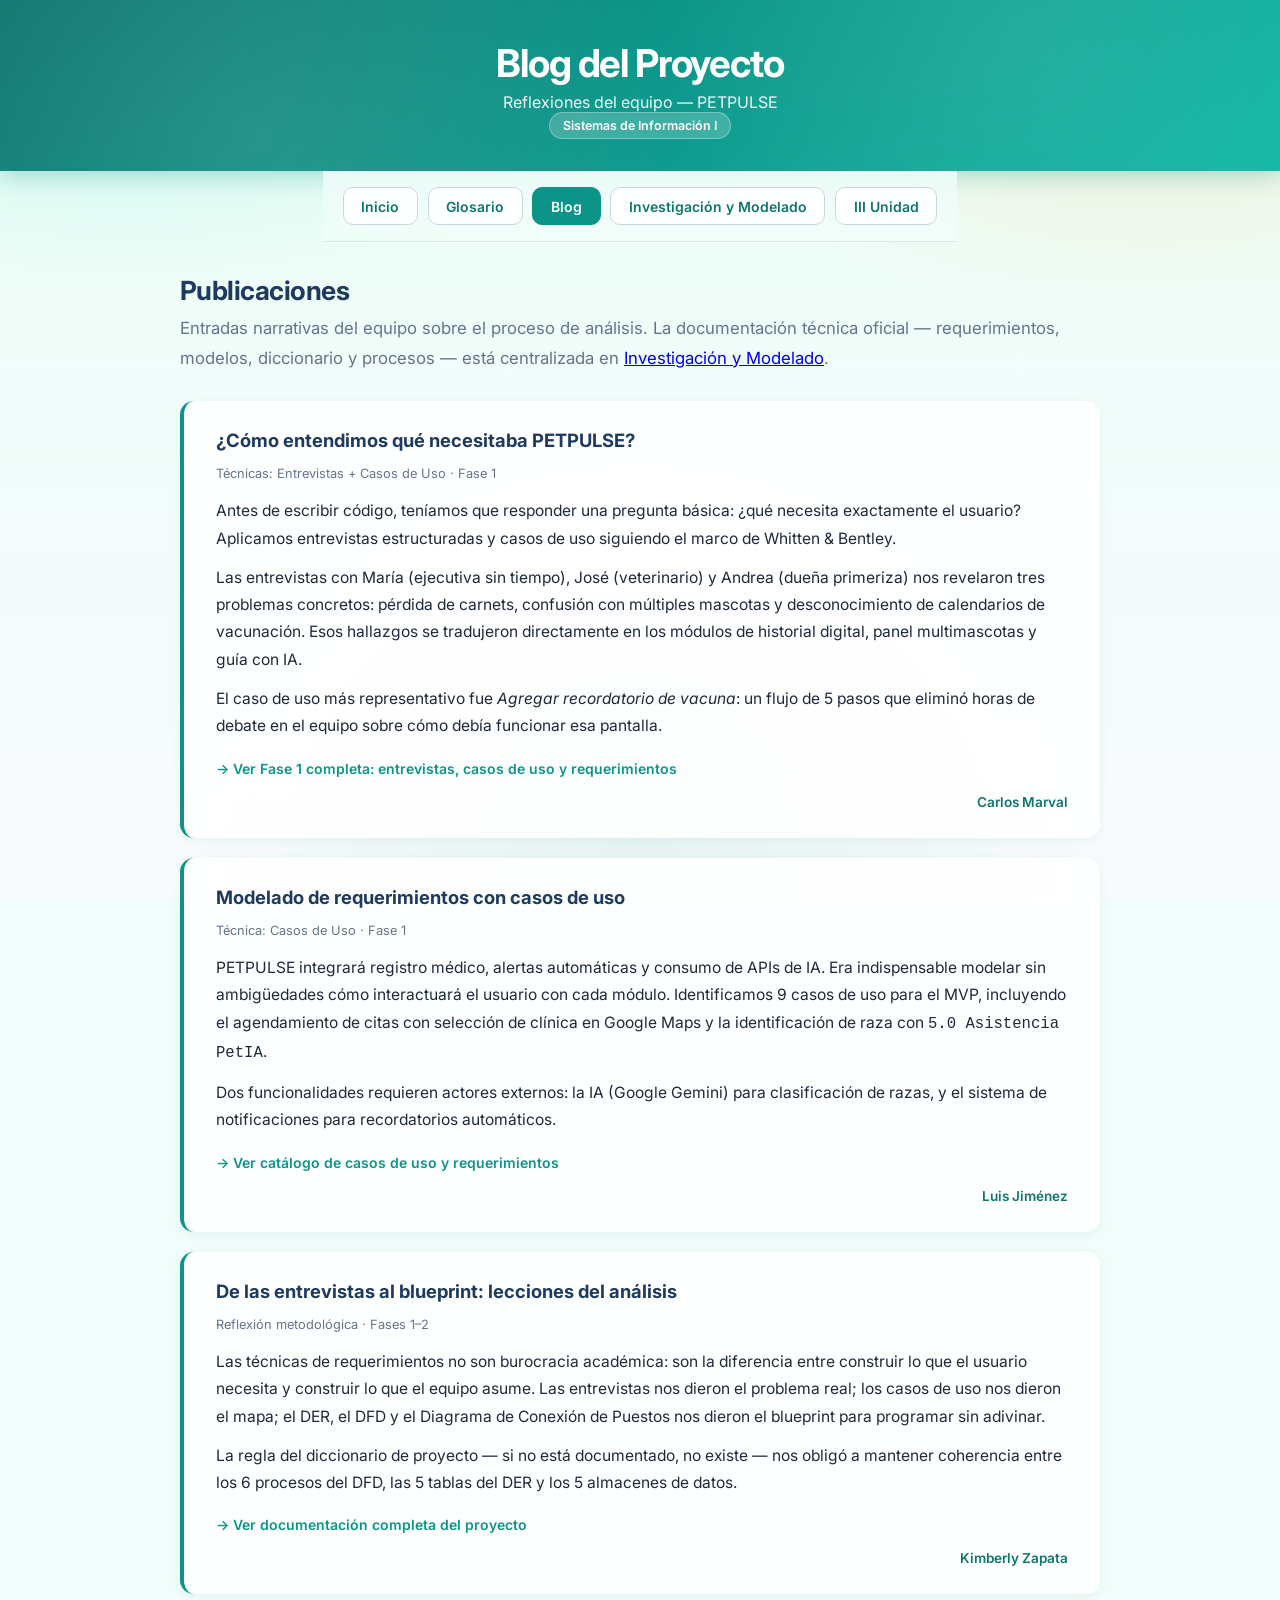
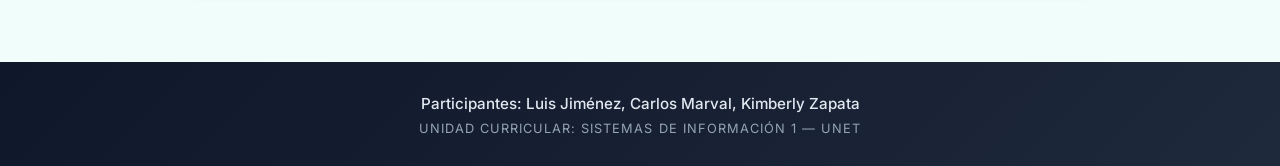
==== commit fc2cd78e: "Agrega III Unidad y actualiza stack a Supabase/Next.js" ====
--- a/blog.html
+++ b/blog.html
@@ -19,6 +19,7 @@
   <a href="glosario.html">Glosario</a>
   <a href="blog.html" class="activo">Blog</a>
   <a href="investigacion.html">Investigación y Modelado</a>
+  <a href="unidad3.html">III Unidad</a>
 </nav>
 
 <div class="contenido-pagina">
@@ -107,4 +108,4 @@
 </footer>
 
 </body>
-</html>
+</html>
